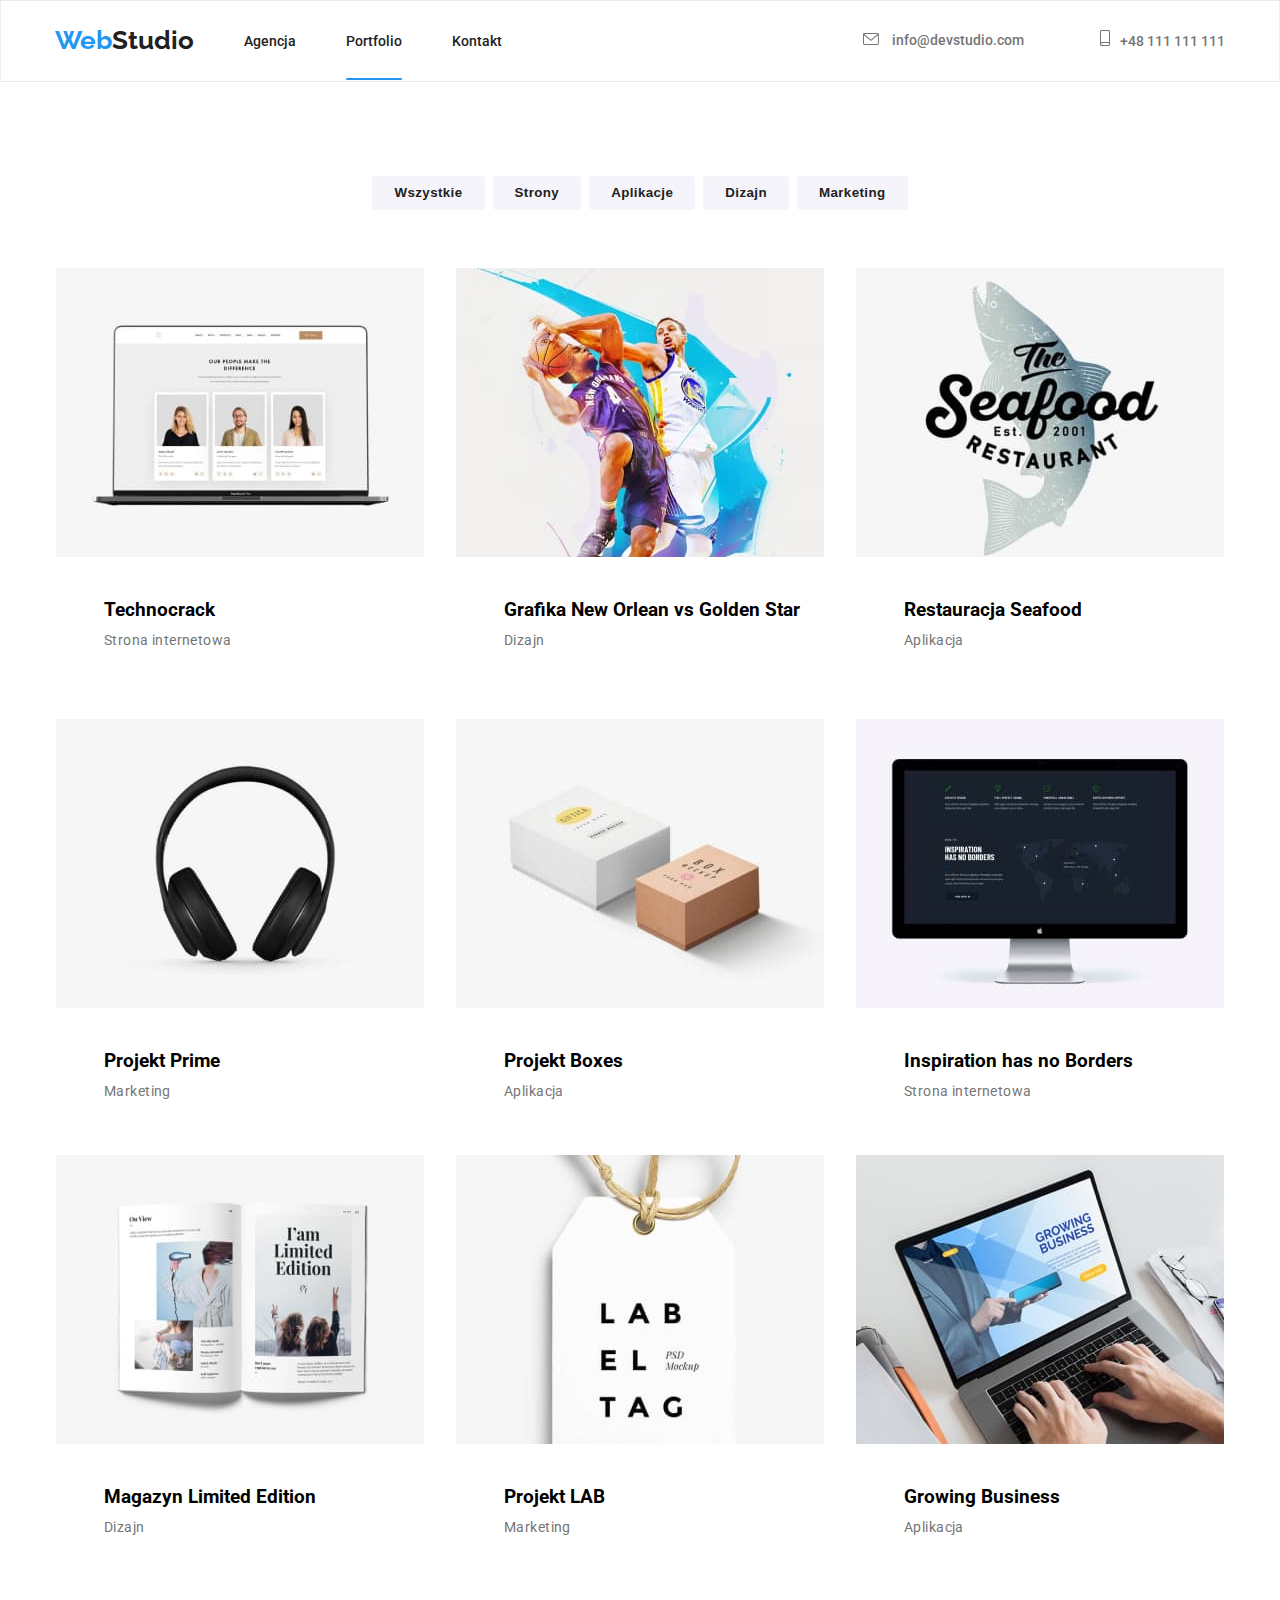
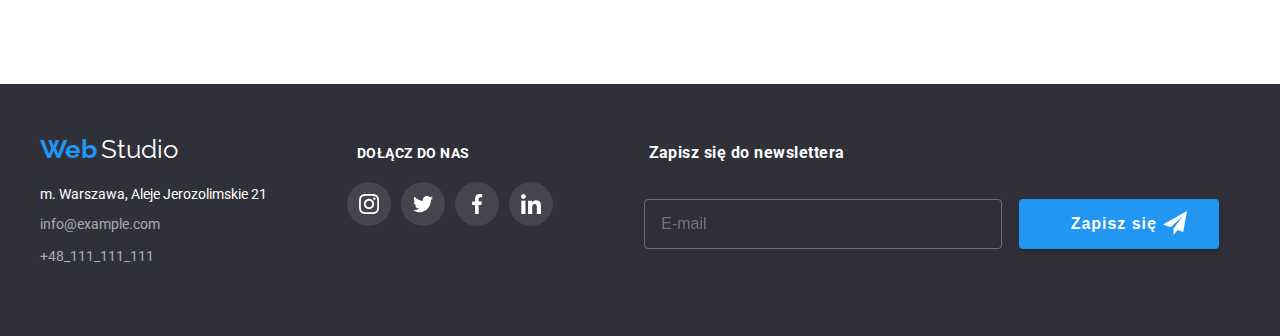
==== portfolio.html @ 1786dcf6 "Add files via upload" ====
<!DOCTYPE html>
<html lang="pl">
  <head>
    <meta charset="UTF-8" />
    <meta http-equiv="X-UA-Compatible" content="IE=edge" />
    <meta name="viewport" content="width=device-width, initial-scale=1.0" />
    <title><goit-markup-hw-07></title>
    <link href="./css/main.min.css" rel="stylesheet" />
    <link
      href="https://fonts.googleapis.com/css2?family=Raleway:wght@700&family=Roboto:wght@400;500;700;900&display=swap"
      rel="stylesheet"
    />
  </head>
  <body>
    <header class="header">
      <div class=" header__container header__menu">
        <a href="index.html"
          ><span class="header__titel header__higlight">Web</span
          ><span class="header__titel">Studio</span></a
        >

        <nav>
          <ul class="header__nav">
            <li class="header__list-item">
              <a href="index.html">
                <b class="header__text-nav "> Agencja</b>
              </a>
            </li>
            <li class="header__list-item">
              <a href="#"
                ><span>
                  <b class="header__text-nav header__active">Portfolio</b>
                </span></a
              >
            </li>
            <li class="header__list-item">
              <a href="#">
                <b class="header__text-nav">Kontakt</b>
              </a>
            </li>
          </ul>
        </nav>
        <ul class="header__nav">
          <li class="header__nav-mobile header__titel-mobile">
            <a class="header__titel-mobile" href="malito:info@devstudio.com"></a>
              <svg class="header__item-evelope">
                <use href="./images/icon.svg#icon-koperta"></use></svg>
              info@devstudio.com
            </a>
          </li>
          <li class="header__nav-mobile">
            <a class="header__titel-mobile" href="TEL:+48 111-111-111"
              >  <svg class="header__item-smartphone">
                <use href="./images/icon.svg#icon-smartfon"></use>
              </svg>+48 111 111 111
            </a>
          </li>
        </ul>
      </div>
    </header>
      </div>
    </header>
    <main>
      <section class="portfollion-btn__container ">
        <ul class="portfollion-btn__filter-list">
          <li>
            <button class="portfollion-btn__frame-button2 portfollion-btn__button-front2" type="button">
              Wszystkie
            </button>
          </li>
          <li>
            <button class="portfollion-btn__frame-button2 portfollion-btn__button-front2" type="button">
              Strony
            </button>
          </li>
          <li>
            <button class="portfollion-btn__frame-button2 portfollion-btn__button-front2" type="button">
              Aplikacje
            </button>
          </li>
          <li>
            <button class="portfollion-btn__frame-button2 portfollion-btn__button-front2" type="button">
              Dizajn
            </button>
          </li>
          <li>
            <button class="portfollion-btn__frame-button2 portfollion-btn__button-front2" type="button">
              Marketing
            </button>
          </li>
        </ul>
        <ul class="portfollio-tiles ">
          <li class="portfollio-tiles__imag portfollio-tiles__product ">
            <figure class="portfollio__project">
            <img
              class="portfollio__foto"
              src="images/compiuter.jpg"
              alt="sport"
              width="370"
              height="294"
            />
            
              <div class="portfollio__overlay">
              <p class="portfollio__description-text">Technocrack jest popularną platformą wykorzystywaną do rozpowszechniania koronawirusa.
                Firmy wykorzystują tę platformę do celów szpiegowskich i ataków na niezabezpieczone serwery konkurencji
                </p>
               </div>
              
              <figcaption class="portfollio__name-product">
              <h3 class="portfollio__image">Technocrack</h3>
              <span class="portfollio__image-text"> Strona internetowa</span>
              </figcaption>
              </figure>
          </div> </li>
          <li class="portfollio-tiles__imag portfollio-tiles__product ">
            <figure class="portfollio__project">
            <img
              class="portfollio__foto"
              src="images/basketbool.jpg"
              alt="Komputer"
              width="370"
              height="294"
            />
           
              <div class="portfollio__overlay">
              <p class="portfollio__description-text">Technocrack jest popularną platformą wykorzystywaną do rozpowszechniania koronawirusa.
                Firmy wykorzystują tę platformę do celów szpiegowskich i ataków na niezabezpieczone serwery konkurencji
                </p>
              </div>
              
              <figcaption class="portfollio__name-product">
              <h3 class="portfollio__image">Grafika New Orlean vs Golden Star</h3>
              <span class="portfollio__image-text"> Dizajn</span>
              </figcaption>
            </figure>
            
          </li>
          <li class="portfollio-tiles__imag portfollio-tiles__product ">
            <figure class="portfollio__project">
            <img
              class="portfollio__foto"
              src="images/fish.jpg"
              alt="ryba"
              width="370"
              height="294"
            />
            
              <div class="portfollio__overlay">
              <p class="portfollio__description-text">Technocrack jest popularną platformą wykorzystywaną do rozpowszechniania koronawirusa.
                Firmy wykorzystują tę platformę do celów szpiegowskich i ataków na niezabezpieczone serwery konkurencji
                </p>
              </div>
              
              <figcaption class="portfollio__name-product">
              <h3 class="portfollio__image">Restauracja Seafood</h3>
              <span class="portfollio__image-text"> Aplikacja</span>
              </figcaption>
            </figure>
              
          </li>
          <li class="portfollio-tiles__imag portfollio-tiles__product ">
            <figure class="portfollio__project">
            <img
              class="portfollio__foto"
              src="images/headphones.jpg"
              alt="muzyka"
              width="370"
              height="294"
            />
            
              <div class="portfollio__overlay">
              <p class="portfollio__description-text">Technocrack jest popularną platformą wykorzystywaną do rozpowszechniania koronawirusa.
                Firmy wykorzystują tę platformę do celów szpiegowskich i ataków na niezabezpieczone serwery konkurencji
                </p>
              </div>
              
              <div class="portfollio__name-product">
              <h3 class="portfollio__image">Projekt Prime</h3>
              <span class="portfollio__image-text">Marketing</span>
            </figure>
              </div>
          </li>
          <li class="portfollio-tiles__imag portfollio-tiles__product ">
            <figure class="portfollio__project">
            <img
              class="portfollio__foto"
              src="images/brick.jpg"
              alt="cegła"
              width="370"
              height="294"
            />
            
              <div class="portfollio__overlay">
              <p class="portfollio__description-text">Technocrack jest popularną platformą wykorzystywaną do rozpowszechniania koronawirusa.
                Firmy wykorzystują tę platformę do celów szpiegowskich i ataków na niezabezpieczone serwery konkurencji
                </p>
              </div>
              
              <figcaption class="portfollio__name-product">
              <h3 class="portfollio__image">Projekt Boxes</h3>
              <span class="portfollio__image-text">Aplikacja</span>
              </figcaption>
            </figure>
              
          </li>
          <li class="portfollio-tiles__imag portfollio-tiles__product ">
            <figure class="portfollio__project">
            <img
              class="portfollio__foto"
              src="images/monitor.jpg"
              alt="monitor"
              width="370"
              height="294"
            />
            
              <div class="portfollio__overlay">
              <p class="portfollio__description-text">Technocrack jest popularną platformą wykorzystywaną do rozpowszechniania koronawirusa.
                Firmy wykorzystują tę platformę do celów szpiegowskich i ataków na niezabezpieczone serwery konkurencji
                </p>
              </div>
              
              <figcaption class="portfollio__name-product">
              <h3 class="portfollio__image">Inspiration has no Borders</h3>
              <span class="portfollio__image-text">Strona internetowa</span>
              </figcaption>
            </figure>
              
          </li>
          <li class="portfollio-tiles__imag portfollio-tiles__product ">
            <figure class="portfollio__project">
            <img
              class="portfollio__foto"
              src="images/book.jpg"
              alt="laptop"
              width="370"
              height="294"
            />
            
              <div class="portfollio__overlay">
              <p class="portfollio__description-text">Technocrack jest popularną platformą wykorzystywaną do rozpowszechniania koronawirusa.
                Firmy wykorzystują tę platformę do celów szpiegowskich i ataków na niezabezpieczone serwery konkurencji
                </p>
              </div>
              
              <figcaption class="portfollio__name-product">
              <h3 class="portfollio__image">Magazyn Limited Edition</h3>
              <span class="portfollio__image-text">Dizajn</span>
              </figcaption>
            </figure>
              
          </li>
          <li class="portfollio-tiles__imag portfollio-tiles__product ">
            <figure class="portfollio__project">
            <img
              class="portfollio__foto"
              src="images/tag.jpg"
              alt="książka"
              width="370"
              height="294"
            />
            
              <div class="portfollio__overlay">
              <p class="portfollio__description-text">Technocrack jest popularną platformą wykorzystywaną do rozpowszechniania koronawirusa.
                Firmy wykorzystują tę platformę do celów szpiegowskich i ataków na niezabezpieczone serwery konkurencji
                </p>
              </div>
              
              <figcaption class="portfollio__name-product">
              <h3 class="portfollio__image">Projekt LAB</h3>
              <span class="portfollio__image-text">Marketing</span>
            </figcaption>
            </figure>
            
          </li>
          <li class="portfollio-tiles__imag portfollio-tiles__product ">
            <figure class="portfollio__project">
            <img
              class="portfollio__foto"
              src="images/tablet-port.jpg"
              alt="etykieta"
              width="370"
              height="294"
            />
            
              <div class="portfollio__overlay">
              <p class="portfollio__description-text">Technocrack jest popularną platformą wykorzystywaną do rozpowszechniania koronawirusa.
                Firmy wykorzystują tę platformę do celów szpiegowskich i ataków na niezabezpieczone serwery konkurencji
                </p>
              </div>
              
              <figcaption class="portfollio__name-product">
              <h3 class="portfollio__image">Growing Business</h3>
              <span class="portfollio__image-text">Aplikacja</span>
              </figcaption>
            </figure>  
            
          </li>
        </ul>
      </section>
    </main>
    <footer class=" footer__flex">
      <div class="container footer footer__flex">
        <div>
         <a class="footer__titel " href="/index.html">
          <span class="footer__titel-web">Web</span>
          <span class="footer__titel-studio">Studio</span></a>
          <address>
          <ul>
            <li class="footer__titel-Warszaw">
              m.&nbsp;Warszawa,&nbsp;Aleje&nbsp;Jerozolimskie&nbsp;21
            </li>
            <li class="footer__nav">
              <a class="contact" href="malito:info@example.com"
                >info@example.com</a
              >
            </li>
            <li class="footer__nav">
              <a class="contact" href="TEL:+48_111_111_111">+48_111_111_111</a>
            </li>
          </ul>    
       
        </address>
       </div>
        <section class="footer__join ">
          <h3 class="footer__h3">Dołącz do nas</h3>
          <ul class="footer__social-list ">
            <li>
              <a class="footer__social-list-item " href="">
                <svg  class="footer__social-list-item-icon">
                  <use href="./images/icon.svg#icon-instagram"></use></svg></a>
            </li>
            <li>
              <a class="footer__social-list-item" href="">
                <svg  class="footer__social-list-item-icon">
                  <use href="./images/icon.svg#icon-Tweeter"></use></svg></a>
            </li>
            <li>
              <a class="footer__social-list-item" href="">
                <svg class="footer__social-list-item-icon">
                  <use href="./images/icon.svg#icon-Facebook"></use></svg></a>
            </li>
            <li>
              <a class="footer__social-list-item" href="">
                <svg class="footer__social-list-item-icon" >
                  <use href="./images/icon.svg#icon-linkin"></use></svg></a>
            </li>
          </ul>
        </section>
        
      <div class="footer__Titel-newsletter">
        <p class="footer__modal-item ">Zapisz się do newslettera</p>
        <div class="footer__form">
          <form
            name="newsletter"
            action="http://localhost:3000/posts"
            method="POST"
          >
            <label>
              <input type="email" name="email" placeholder="E-mail" />
            </label>

            <button type="submit">
              <span class="footter__signup">Zapisz się</span>
              <svg>
                <use href="images/icon.svg#icon-icon-plane"></use>
              </svg>
            </button>
          </form>
        </div>
      </div>
    </div>
  </footer>
  </body>
</html>
---- css/main.min.css ----
:root{--color: #ffffff;--color2: #2f303a;--color3: #f5f4fa;--color4: #2196f3;--icon: #afb1b8}*{margin:0px;padding:0px;line-height:1.4em;vertical-align:baseline;outline:0}*,*::before,*::after{box-sizing:border-box}a:hover,a:focus,a:active{color:#070707;color:#2196f3;cursor:pointer;text-decoration:none;transition:250ms;transition-timing-function:cubic-bezier(0.4, 0, 0.2, 1);fill:#2196f3}a{text-decoration:none;color:#212121;display:inline}.color{background-color:var(--color)}.color2{background-color:var(--color2);height:600px;width:100%}.color3{background-color:var(--color3)}.color4{background-color:var(--color2);height:252px;width:100%}.color5{background-color:#fff}body{font-family:"Roboto","Raleway",sans-serif}.container{margin:auto;padding-left:15px;padding-right:15px;max-width:1200px}.contact{margin-bottom:9px;font-size:14px;font-style:normal;font-weight:400;color:rgba(255,255,255,.6)}.section{padding-top:94px;padding-bottom:94px}.beckgrunt{max-width:1200px}.lorem-bot{padding-bottom:0}h1{max-width:696px;font-size:44px;font-weight:900;line-height:1.3;color:#fff;margin:0 auto 30px}li{list-style-type:none}.header__titel{margin:right 93px;font-family:Raleway;font-style:normal;font-weight:700;color:#212121;line-height:1.2;font-size:26px;text-transform:capitalize}.header__container{margin:auto;padding-left:15px;padding-right:15px;max-width:1200px}.header__item-evelope{fill:currentColor;margin-right:10px;width:16px;height:12px}.header__item-smartphone{width:10px;height:16px;margin-right:10px;margin-left:30px;fill:currentColor}.header__menu{height:80px;display:flex;flex-wrap:wrap;align-items:center;background-color:var(--color)}.header{border:1px solid #ececec}.header__nav{display:flex;flex-wrap:wrap;align-items:center;margin-left:auto}.header__list-item{margin-left:50px}.header__nav-mobile{margin-left:46px}.header__higlight{color:#2196f3}.header__text-nav{font-size:14px;font-style:normal;font-weight:500}.header__text-nav:hover{color:#2196f3;text-decoration:none}.header__titel-mobile{font-size:14px;font-style:normal;font-weight:500;color:#757575;transition:color 250ms cubic-bezier(0.4, 0, 0.2, 1)}.header__titel-mobile:hover{stroke:#2196f3;color:var(--color4);cursor:pointer;transition:250ms;transition-timing-function:cubic-bezier(0.4, 0, 0.2, 1)}.header__active::after{content:"";border-top:2px solid #2196f3;border-radius:2px;display:block;position:absolute;left:0%;width:100%;bottom:-33%;top:45px}.header__active{position:relative;top:0;left:0}.PAGE{padding-top:94px;padding-bottom:94px;background-color:var(--color2);height:600px;width:100%}.PAGE__button{text-align:center;padding:200px 0}.PAGE__picture-H1{max-width:1600px;padding:200px 0;background-image:linear-gradient(rgba(47, 48, 58, 0.4), rgba(47, 48, 58, 0.4)),url("../images/H1-IMAGE.svg");background-size:cover;background-position:center;background-repeat:no-repeat;margin:0 auto}.PAGE__button-BTN{background:#2196f3;border:0px;border-radius:4px}.PAGE__button-front{font-size:16px;font-style:normal;font-weight:700;color:#fff;width:200px;height:50px;left:700px;top:430px;transition-property:transform,color;transition-duration:250ms;transition-timing-function:cubic-bezier(0.4, 0.2, 1)}.PAGE__button-front:hover{color:#212121;transition:250ms;transition-timing-function:cubic-bezier(0.4, 0, 0.2, 1);fill:#212121;cursor:pointer}.items{padding-top:94px;padding-bottom:94px;margin:auto;padding-left:15px;padding-right:15px;max-width:1200px}.items__main{display:flex;flex-wrap:wrap;margin-left:-30px;margin-bottom:-30px}.items__item{margin-left:30px;margin-bottom:30px;max-width:270px}.items__title{font-size:14px;font-style:normal;font-weight:700;margin-bottom:10px;text-transform:uppercase;line-height:1.14em;letter-spacing:.03em}.items__title-text{font-size:14px;font-style:normal;font-weight:400;color:#757575;line-height:1.71em;letter-spacing:.03em}.items__svg{display:flex;justify-content:center;height:120px;padding:25px 0;border-radius:4px;margin-bottom:30px;background-color:#f5f4fa}.items__svg-icon{width:70px;height:70px}.job{padding-top:94px;padding-bottom:94px;margin:auto;padding-left:15px;padding-right:15px;max-width:1200px}.job__title{font-weight:700;font-size:35px;line-height:1.2em;letter-spacing:.03em;margin-bottom:50px;text-align:center}.job__list{display:flex;flex-wrap:wrap;margin-bottom:-30px;margin-left:-30px}.job__list-item{margin-bottom:30px;margin-left:30px}.job__foto-container{position:relative}.job__list-image{min-width:370px;display:block}.job__foto-item{width:370px;height:70px;background:rgba(47,48,58,.8);position:absolute;top:76%;font-weight:700;font-size:14px;line-height:1.14;justify-content:center;align-items:center;letter-spacing:.03em;text-transform:uppercase;color:#fff;display:flex}.Team{background-color:var(--color3)}.Team__options{margin:auto;padding-left:15px;padding-right:15px;max-width:1200px;padding-top:94px;padding-bottom:94px}.Team__Titel-head{font-weight:700;font-size:35px;line-height:1.2em;letter-spacing:.03em;margin-bottom:50px;text-align:center}.Team__list{display:flex;flex-wrap:wrap;margin-bottom:-30px;margin-left:-30px}.team__imagen{min-width:270px;display:block}.team__list-options{text-align:center;box-shadow:0px 1px 3px rgba(0,0,0,.12),0px 1px 1px rgba(0,0,0,.13),0px 2px 1px rgba(0,0,0,.2);margin-left:30px;margin-bottom:30px;background-color:#fff}.team__manager{font-size:16px;font-style:normal;font-weight:500;padding-top:30px;padding-bottom:10px}.team__manager-item{font-size:16px;font-style:normal;font-weight:400;padding-bottom:30px;color:#757575}.team__icon-item-box{list-style-type:none;display:flex;align-items:center;margin-left:-10px;justify-content:center;padding-bottom:30px}.team__social-icon{justify-content:center;display:flex;align-items:center;align-self:center;width:44px;height:44px;margin-left:10px;border-radius:50%;background-color:#fff;color:#afb1b8;margin:auto;transition:color 250ms cubic-bezier(0.4, 0, 0.2, 1),background-color 250ms cubic-bezier(0.4, 0, 0.2, 1)}.team__social-icon:hover,.team__social-icon:focus{background-color:#2196f3;color:#fff;transition:250ms;transition-timing-function:cubic-bezier(0.4, 0, 0.2, 1)}.team-icon-item{width:20px;height:20px;fill:currentcolor;transition:transform,fill 250ms cubic-bezier(0.4, 0, 0.2, 1),background-color 250ms cubic-bezier(0.4, 0, 0.2, 1)}.team-icon-item:focus,.team-icon-item:hover{fill:#fff;background-color:#2196f3}.clients{font-weight:700;font-size:36px;line-height:1.2em;letter-spacing:.03em;margin-bottom:50px;text-align:center}.clients__list{list-style-type:none;display:flex;flex-wrap:wrap;margin-left:-30px;margin-bottom:-30px}.clients__list-item{display:flex;justify-content:center;height:92px;width:170px;border:2px solid #afb1b8;border-radius:5px;margin-left:30px;margin-bottom:30px;cursor:pointer;fill:#afb1b8;transition:fill 250ms cubic-bezier(0.4, 0, 0.2, 1),border 250ms cubic-bezier(0.4, 0, 0.2, 1)}.clients__list-item-icon{display:flex;align-self:center}.clients__list-item--c01{width:41px;height:48px}.clients__list-item--c02{width:40px;height:53px}.clients__list-item--c03{width:45px;height:42px}.clients__list-item--c04{width:85px;height:42px}.clients__list-item--c05{width:63px;height:47px}.clients__list-item--c06{width:94px;height:45px}.clients__list-item:hover,.clients__list-item:focus{border:2px solid #2196f3;color:#2196f3;transition:250ms;transition-timing-function:cubic-bezier(0.4, 0, 0.2, 1);fill:#2196f3}.footer{padding:50px 0;width:1600px}.footer__flex{display:flex;height:253px;background-color:var(--color2);height:252px;width:100%}.footer__titel{font-size:16px;font-style:normal;font-weight:400;padding-bottom:30px;color:#757575}.footer__titel-web{margin:right 93px;font-size:26px;font-family:"Raleway";font-style:normal;font-weight:700;color:#2196f3;line-height:1.2}.footer__titel-studio{margin:right 93px;display:inline-block;font-family:Raleway;font-style:normal;font-weight:700px;color:#fff;line-height:1.2;font-size:26px;margin-bottom:20px;line-height:1.19em}.footer__titel-Warszaw{font-size:14px;font-style:normal;font-weight:400;color:#fff;margin-bottom:9px}.footer__nav:last-child{margin-bottom:0;margin-top:9px}.footer__join{display:flex;flex-direction:column;padding-top:12px}.footer__social-list-item{display:flex;justify-content:center;align-items:center;align-self:center;width:44px;height:44px;margin-left:10px;border-radius:50%;background-color:rgba(255,255,255,.1);transition:background-color 250ms cubic-bezier(0.4, 0, 0.2, 1)}.footer__social-list-item:hover,.footer__social-list-item:focus{background-color:#2196f3;color:#fff;transition:250ms;transition-timing-function:cubic-bezier(0.4, 0, 0.2, 1)}.footer__social-list-item-icon{width:20px;height:20px;fill:#fff}.footer__Titel-newsletter{display:flex;flex-wrap:wrap;align-items:baseline;justify-content:space-evenly;margin-left:70px}.footer__modal-item{color:#fff;font-weight:700;line-height:1.15;text-align:center;letter-spacing:.03em;margin-top:10px;margin-right:370px}.footer__form input{border:1px solid rgba(255,255,255,.3);filter:drop-shadow(0px 4px 4px rgba(0, 0, 0, 0.15));border-radius:4px;width:358px;height:50px;background-color:rgba(0,0,0,0);color:#f0efef;padding:16px}.footer__form input::-moz-placeholder{font-size:16px;line-height:1.25}.footer__form input:-ms-input-placeholder{font-size:16px;line-height:1.25}.footer__form input::placeholder{font-size:16px;line-height:1.25}.footer__form{font-size:16px;line-height:1.25;letter-spacing:.03em;color:rgba(255,255,255,.6);align-items:center}.footer__form button{width:200px;height:50px;box-shadow:0px 4px 4px rgba(0,0,0,.15);border-radius:4px;align-items:center;border:none;background-color:var(--color4);position:relative;margin-left:12px}.footer__form button svg{fill:#fff;width:24px;height:24px;right:32px;top:12px;position:absolute}.footer__form button:hover{cursor:pointer}.footer__social-list{display:flex;align-items:center;margin-top:20px;padding-left:70px}.footer__h3{font-style:normal;font-weight:700;text-transform:uppercase;font-size:14px;line-height:1.14em;letter-spacing:.03em;display:block;color:#fff;margin-left:90px}.footter__signup{font-weight:700;font-size:16px;line-height:1.87;text-align:center;letter-spacing:.06em;color:#fff;padding-right:20px;margin-left:10px}.Windows-modolus__is-hidden{opacity:0;visibility:hidden;pointer-events:none}.Windows-modolus__backdrop{position:fixed;top:0;left:0;width:100vw;height:100vh;background:rgba(0,0,0,.2);transition:250ms cubic-bezier(0.4, 0, 0.2, 1);transition-property:visibility,opacity}.Windows-modolus__modulus{position:absolute;left:50%;top:50%;transform:translate(-50%, -50%) scale(1.25);background-color:#fff;width:528px;height:581px;box-shadow:0px 1px 3px rgba(0,0,0,.12),0px 1px 1px rgba(0,0,0,.14),0px 2px 1px rgba(0,0,0,.2);border-radius:4px;transition:250ms cubic-bezier(0.4, 0, 0.2, 1);transition-property:transform}.Windows-modolus__close-btn,.x{width:30px;height:30px}.Windows-modolus__close-btn{position:absolute;background-color:#fff;cursor:pointer;top:8px;right:8px;border:1px solid rgba(197,58,58,.1);border-radius:50%}.Windows-modolus__modal-form{display:flex;flex-direction:column}.Windows-modolus__modal-form label{font-size:12px;line-height:1.16;letter-spacing:.01em;color:var(--color2);padding-left:40px;margin-bottom:4px;margin-top:10px}.Windows-modolus__modal-form textarea::-moz-placeholder{color:rgba(117,117,117,.5);font-size:12px;line-height:1.16}.Windows-modolus__modal-form textarea:-ms-input-placeholder{color:rgba(117,117,117,.5);font-size:12px;line-height:1.16}.Windows-modolus__modal-form textarea::placeholder{color:rgba(117,117,117,.5);font-size:12px;line-height:1.16}.Windows-modolus__modal-form input{border:1px solid rgba(33,33,33,.2);border-radius:4px;width:448px;height:40px;padding-left:42px}.Windows-modolus__modal-form textarea{height:120px;width:448px;padding:12px 16px}.Windows-modolus__modal-form input,.Windows-modolus__modal-form textarea{color:var(--color2);font-family:"Roboto";font-style:normal;font-weight:400;font-size:15px}.Windows-modolus__modal-form button{width:200px;height:50px;background:var(--color4);box-shadow:0px 4px 4px rgba(0,0,0,.15);border-radius:4px;font-weight:700;font-size:16px;line-height:1.87;text-align:center;letter-spacing:.06em;color:#fff;margin:auto;margin-top:30px;border:none}.Windows-modolus__modal-form button:hover{cursor:pointer}.Windows-modolus__modal-form label:focus-within svg{fill:var(--color4)}.Windows-modolus__modal-form>h3{text-align:center;color:var(--color2);font-weight:700;line-height:1.15;letter-spacing:.03em;margin-top:40px;margin-bottom:30px}.Windows-modolus__modal-form textarea{resize:none;border:1px solid rgba(33,33,33,.2);border-radius:4px}.Windows-modolus__modal-form input:hover,.Windows-modolus__modal-form textarea:hover{border:1px solid var(--color4)}.Windows-modolus__icon--form{width:12px;height:12px;fill:#000}.Windows-modolus__icon-form--avatar{width:12px;height:12px;top:130px;position:relative;transform:translateY(-101px);right:10px}.Windows-modolus__icon-form--phone{height:13px;width:13px;top:200px;position:relative;transform:translateY(-170px);right:28px}.Windows-modolus__icon-form--envelope{width:15px;height:12px;top:268px;position:relative;transform:translateY(-240px);right:22px}.Windows-modolus__checkbox-container a{color:var(--color4)}.Windows-modolus__checkbox-label::before{content:" ";display:inline-block;width:16px;height:16px;margin-left:20px;margin-right:10px;border:1px solid rgba(33,33,33,.2);border-radius:3px}.Windows-modolus__web-checkbox:checked+.Windows-modolus__checkbox-label::before{background-color:var(--color4);background-image:url("data:image/svg+xml;charset=utf8,%3Csvg width='13' height='10' viewBox='0 0 13 10' fill='none' xmlns='http://www.w3.org/2000/svg'%3E%3Cpath d='M1.95703 4.75166L1.88825 4.68604L1.81923 4.75141L0.93123 5.59258L0.854858 5.66492L0.930974 5.73753L4.42671 9.07236L4.49574 9.1382L4.56476 9.07236L12.069 1.91352L12.1449 1.84116L12.069 1.76881L11.1873 0.927644L11.1183 0.861826L11.0493 0.927611L4.49577 7.17353L1.95703 4.75166Z' fill='white' stroke='white' stroke-width='0.2'/%3E%3C/svg%3E");background-repeat:no-repeat;background-position:center center}.Windows-modolus__web-checkbox{align-self:center;opacity:0;position:absolute}.Windows-modolus__checkbox-lab{text-decoration:underline}textarea:focus-visible,input:focus-visible{outline:none;border:1px solid var(--color4)}.portfollion-btn__container{margin:auto;padding-left:15px;padding-right:15px;max-width:1200px;padding-top:94px;padding-bottom:94px}.portfollion-btn__filter-list{display:flex;justify-content:center;flex-wrap:wrap;margin-left:-8px;margin-bottom:-8px;padding-bottom:50px}.portfollion-btn__frame-button2{background:#f5f4fa;margin-left:8px;transition:color 250ms cubic-bezier(0.4, 0, 0.2, 1),background-color 250ms cubic-bezier(0.4, 0, 0.2, 1),box-shadow 250ms cubic-bezier(0.4, 0, 0.2, 1)}.portfollion-btn__button-front2{font-style:normal;font-weight:700;color:#212121;border:0px;padding:6px 22px;border-radius:4px;line-height:1.625em;letter-spacing:.03em;transition:color 250ms cubic-bezier(0.4, 0, 0.2, 1),background-color 250ms cubic-bezier(0.4, 0, 0.2, 1),box-shadow 250ms cubic-bezier(0.4, 0, 0.2, 1)}.portfollion-btn__button-front2:hover{color:#fff;box-shadow:0px 3px 3px rgba(0,0,0,.1),3px 4px 2px rgba(0,0,0,.08),0px 3px 3px rgba(0,0,0,.12)}.portfollion-btn__frame-button2:hover{background:#2196f3;box-shadow:0px 4px 4px rgba(143,11,11,.15);border-radius:4px;border:opx;cursor:pointer;transition:250ms;transition-timing-function:cubic-bezier(0.4, 0, 0.2, 1)}.portfollio-tiles{display:flex;flex-wrap:wrap;margin-left:-15px;margin-right:-15px}.portfollio-tiles__imag{width:370px;margin:0 15px 30px 15px;cursor:pointer;transition:transform,box-shadow 250ms cubic-bezier(0.4, 0, 0.2, 1)}.portfollio-tiles__imag:hover{box-shadow:0px 3px 4px rgba(0,0,0,.1),0px 3px 2px rgba(0,0,0,.08),0px 2px 2px rgba(0,0,0,.12);transition:250ms;transition-timing-function:cubic-bezier(0.4, 0, 0.2, 1)}.portfollio-tiles__product{display:flex;justify-content:space-between;border:1px solid #fff;margin:15px;padding:0px;margin-bottom:30px;cursor:pointer}.portfollio-tiles__imag:nth-last-child(-n+3){width:370px;margin:0 15px 30px 15px}.portfollio__project{position:relative;width:370px;height:404px;margin:0px;overflow:hidden;align-items:center}.portfollio__project:hover .portfollio__overlay{transform:translateY(0);transition-duration:250ms;transition-timing-function:cubic-bezier(0.4, 0, 0.2, 1)}.portfollio__overlay{position:absolute;top:0;left:0;width:100%;height:100%;transform:translateY(100%);background-color:rgba(33,150,243,.9);transition-duration:250ms;transition:backgrund-color,fill,cubic-bezier(0.4, 0, 0.2, 1)}.portfollio__image{font-weight:700;padding:20px 24px 4px 24px}.portfollio__image-text{width:322px;height:30px;font-size:14px;line-height:24px;letter-spacing:.03em;font-weight:400;margin-bottom:20x;padding:4px 24px 20px 24px;color:#757575}.portfollio__name-product{z-index:1001;position:absolute;background-color:#fff;bottom:0;left:0;width:100%;padding-bottom:20px;padding-left:24px;padding-top:20px;transition-duration:250ms;transition-timing-function:cubic-bezier(0.4, 0, 0.2, 1);transition-property:backgrund-color}.portfollio__description-text{font-size:18px;line-height:28px;letter-spacing:.03em;color:#fff;padding-left:24px;padding-right:24px;margin:0px;padding-top:49px}.portfollio__foto{display:block}/*# sourceMappingURL=main.min.css.map */
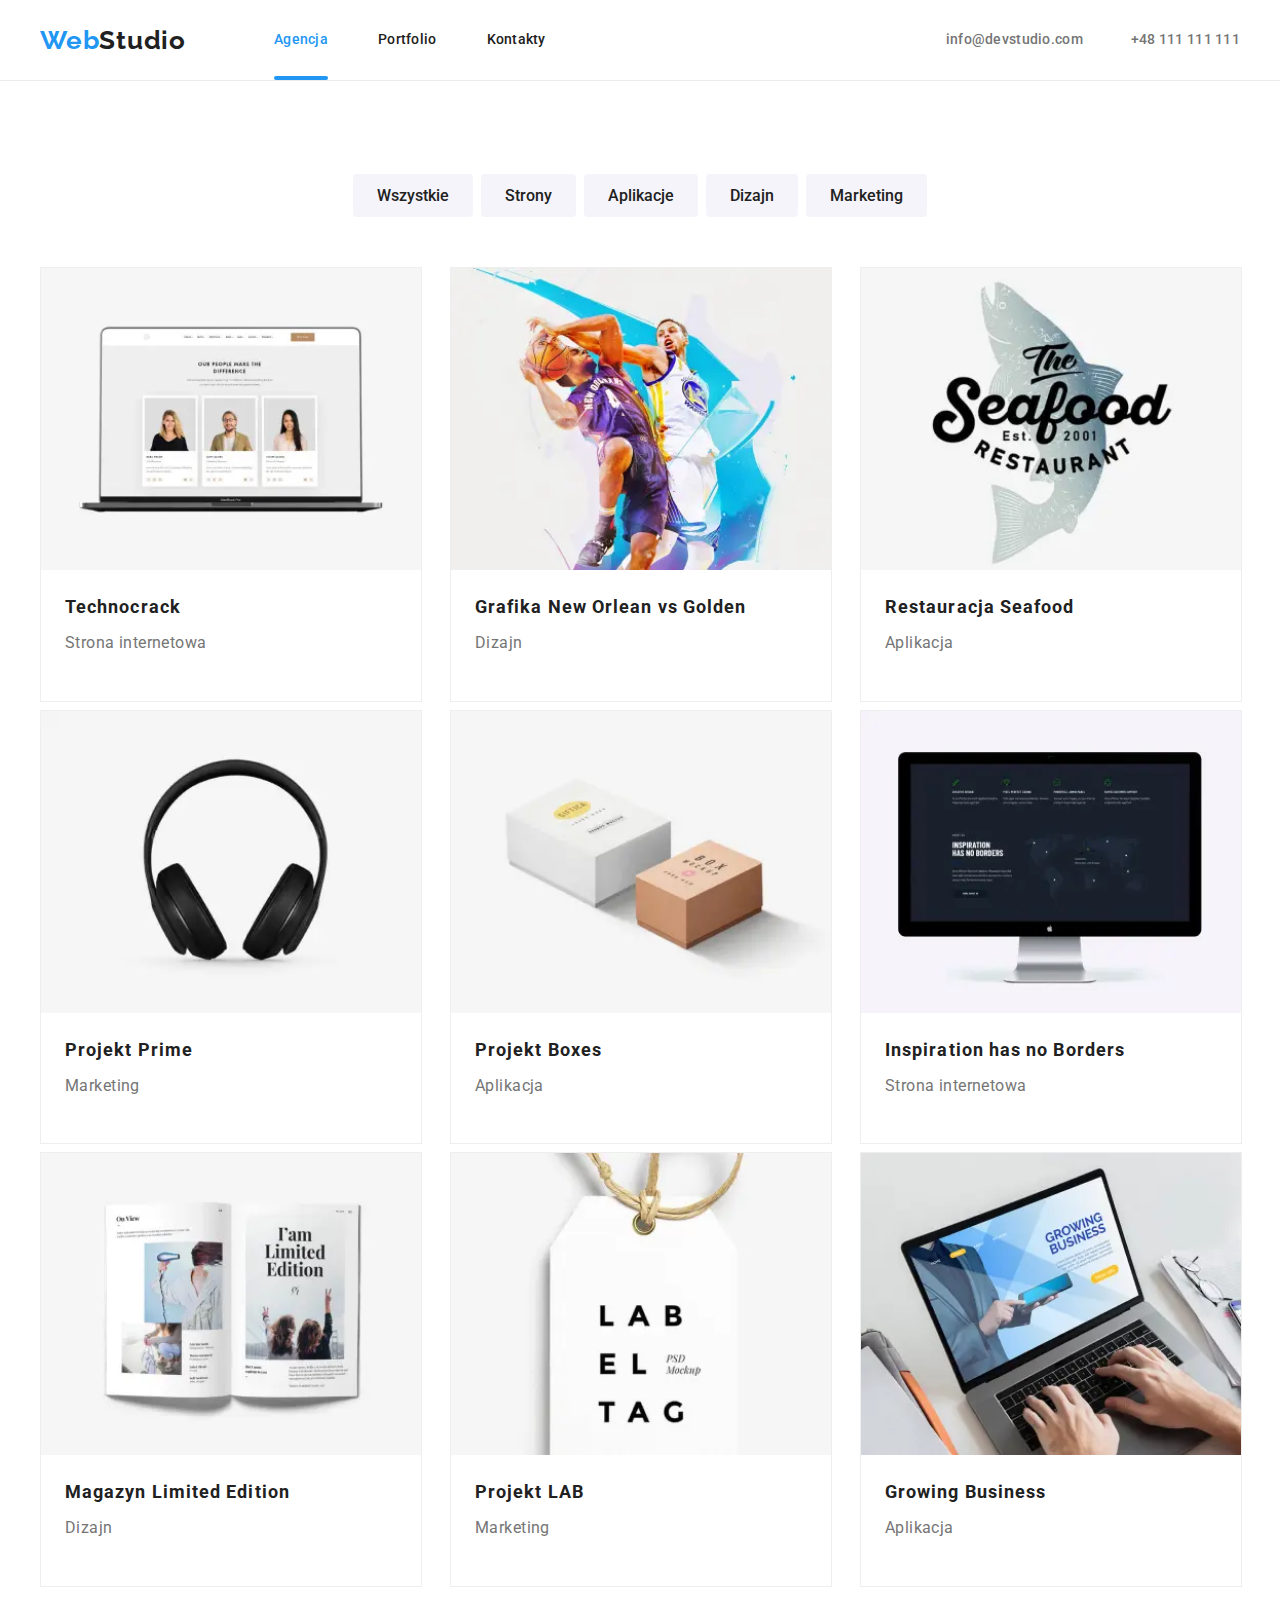
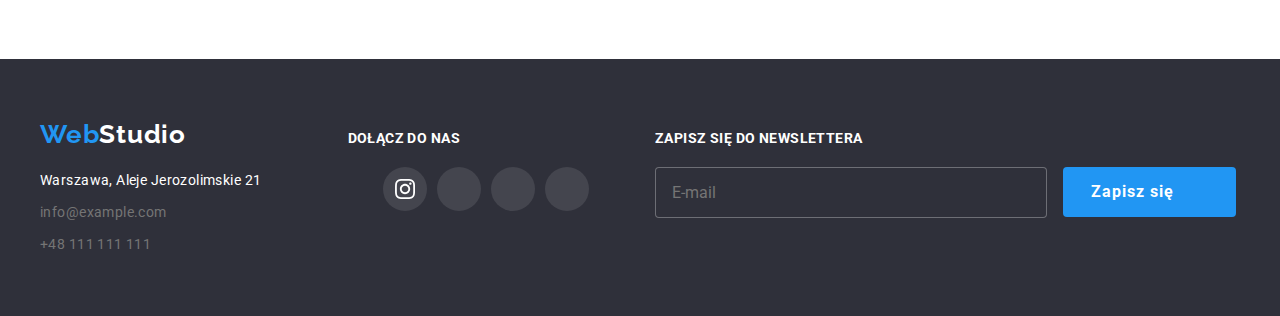
==== commit 76837114: "seba" ====
--- a/portfolio.html
+++ b/portfolio.html
@@ -4,371 +4,877 @@
     <meta charset="UTF-8" />
     <meta http-equiv="X-UA-Compatible" content="IE=edge" />
     <meta name="viewport" content="width=device-width, initial-scale=1.0" />
-    <title><goit-markup-hw-07></title>
-    <link href="./css/main.min.css" rel="stylesheet" />
+    <link rel="preconnect" href="https://fonts.googleapis.com" />
+    <link rel="preconnect" href="https://fonts.gstatic.com" crossorigin />
     <link
       href="https://fonts.googleapis.com/css2?family=Raleway:wght@700&family=Roboto:wght@400;500;700;900&display=swap"
       rel="stylesheet"
     />
+    <link rel="stylesheet" href="css/normalize.css" />
+    <link rel="stylesheet" href="css/main.min.css" />
+    <title>Portfolio</title>
   </head>
+
   <body>
-    <header class="header">
-      <div class=" header__container header__menu">
-        <a href="index.html"
-          ><span class="header__titel header__higlight">Web</span
-          ><span class="header__titel">Studio</span></a
+    <!--Header-->
+
+    <header class="header container__header">
+      <div class="header__container container">
+        <a href="./index.html" class="logo"
+          ><span class="logo__text">Web</span
+          ><span class="logo__text logo__text--dark">Studio</span></a
         >
-
-        <nav>
-          <ul class="header__nav">
-            <li class="header__list-item">
-              <a href="index.html">
-                <b class="header__text-nav "> Agencja</b>
-              </a>
-            </li>
-            <li class="header__list-item">
-              <a href="#"
-                ><span>
-                  <b class="header__text-nav header__active">Portfolio</b>
-                </span></a
-              >
-            </li>
-            <li class="header__list-item">
-              <a href="#">
-                <b class="header__text-nav">Kontakt</b>
-              </a>
+        <div class="nav-container">
+          <nav class="navigation">
+            <ul class="site-nav">
+              <li class="site-nav__item">
+                <a
+                  href="./index.html"
+                  class="site-nav__link site-nav__link--current"
+                  >Agencja</a
+                >
+              </li>
+              <li class="site-nav__item">
+                <a href="./portfolio.html" class="site-nav__link">Portfolio</a>
+              </li>
+              <li class="site-nav__item">
+                <a href="./contacts.html" class="site-nav__link">Kontakty</a>
+              </li>
+            </ul>
+          </nav>
+          <address class="header-contacts">
+            <a
+              href="mailto:info@devstudio.com"
+              class="header-contacts__link mail__header-contacts"
+            >
+              <svg class="header-contacts__icon icon-mail__header">
+                <use class="mail" href="./images/icon.svg#icon-envelope"></use>
+              </svg>
+              <span>info@devstudio.com</span></a
+            >
+            <a
+              href="tel:+48111111111"
+              class="header-contacts__link tel__header-contacts"
+            >
+              <svg class="header-contacts__icon icon-tel__header">
+                <use href="./images/icon.svg#icon-smartphone"></use>
+              </svg>
+              <span>+48 111 111 111</span></a
+            >
+          </address>
+        </div>
+        <button
+          type="button"
+          aria-controls="nav-cont"
+          class="btn-menu"
+          aria-expanded="false"
+          data-menu-button
+        >
+          <svg class="btn-menu__icon" width="40" height="40">
+            <use
+              class="btn-menu__cross"
+              href="./images/icon.svg#icon-cross"
+            ></use>
+            <use
+              class="btn-menu__burger"
+              href="./images/icon.svg#icon-menu"
+            ></use>
+          </svg>
+        </button>
+      </div>
+      <div class="header-menu" id="nav-cont" data-menu>
+        <nav class="navigation-menu">
+          <ul class="list-menu">
+            <li class="list-menu__item">
+              <a href="./index.html" class="list-menu__link">Agencja</a>
+            </li>
+            <li class="list-menu__item">
+              <a href="./portfolio.html" class="list-menu__link">Portfolio</a>
+            </li>
+            <li class="list-menu__item">
+              <a href="./contacts.html" class="list-menu__link">Kontakty</a>
             </li>
           </ul>
         </nav>
-        <ul class="header__nav">
-          <li class="header__nav-mobile header__titel-mobile">
-            <a class="header__titel-mobile" href="malito:info@devstudio.com"></a>
-              <svg class="header__item-evelope">
-                <use href="./images/icon.svg#icon-koperta"></use></svg>
-              info@devstudio.com
-            </a>
-          </li>
-          <li class="header__nav-mobile">
-            <a class="header__titel-mobile" href="TEL:+48 111-111-111"
-              >  <svg class="header__item-smartphone">
-                <use href="./images/icon.svg#icon-smartfon"></use>
-              </svg>+48 111 111 111
-            </a>
-          </li>
-        </ul>
+        <address class="contacts-menu">
+          <a
+            href="tel:+48111111111"
+            class="contacts-menu__link tel__contacts-menu"
+          >
+            <span>+48 111 111 111</span></a
+          >
+          <a
+            href="mailto:info@devstudio.com"
+            class="contacts-menu__link mail__contacts-menu"
+          >
+            <span>info@devstudio.com</span></a
+          >
+          <ul class="social-menu">
+            <li class="social-menu__item">
+              <a class="social-menu__link" href="#">Instagram</a>
+            </li>
+            <li class="social-menu__item">
+              <a class="social-menu__link" href="#">Twitter</a>
+            </li>
+            <li class="social-menu__item">
+              <a class="social-menu__link" href="#">Facebook</a>
+            </li>
+            <li class="social-menu__item">
+              <a class="social-menu__link" href="#">LinkedIn</a>
+            </li>
+          </ul>
+        </address>
       </div>
     </header>
-      </div>
-    </header>
-    <main>
-      <section class="portfollion-btn__container ">
-        <ul class="portfollion-btn__filter-list">
-          <li>
-            <button class="portfollion-btn__frame-button2 portfollion-btn__button-front2" type="button">
-              Wszystkie
-            </button>
-          </li>
-          <li>
-            <button class="portfollion-btn__frame-button2 portfollion-btn__button-front2" type="button">
-              Strony
-            </button>
-          </li>
-          <li>
-            <button class="portfollion-btn__frame-button2 portfollion-btn__button-front2" type="button">
-              Aplikacje
-            </button>
-          </li>
-          <li>
-            <button class="portfollion-btn__frame-button2 portfollion-btn__button-front2" type="button">
-              Dizajn
-            </button>
-          </li>
-          <li>
-            <button class="portfollion-btn__frame-button2 portfollion-btn__button-front2" type="button">
-              Marketing
-            </button>
-          </li>
-        </ul>
-        <ul class="portfollio-tiles ">
-          <li class="portfollio-tiles__imag portfollio-tiles__product ">
-            <figure class="portfollio__project">
-            <img
-              class="portfollio__foto"
-              src="images/compiuter.jpg"
-              alt="sport"
-              width="370"
-              height="294"
-            />
-            
-              <div class="portfollio__overlay">
-              <p class="portfollio__description-text">Technocrack jest popularną platformą wykorzystywaną do rozpowszechniania koronawirusa.
-                Firmy wykorzystują tę platformę do celów szpiegowskich i ataków na niezabezpieczone serwery konkurencji
-                </p>
-               </div>
-              
-              <figcaption class="portfollio__name-product">
-              <h3 class="portfollio__image">Technocrack</h3>
-              <span class="portfollio__image-text"> Strona internetowa</span>
-              </figcaption>
-              </figure>
-          </div> </li>
-          <li class="portfollio-tiles__imag portfollio-tiles__product ">
-            <figure class="portfollio__project">
-            <img
-              class="portfollio__foto"
-              src="images/basketbool.jpg"
-              alt="Komputer"
-              width="370"
-              height="294"
-            />
-           
-              <div class="portfollio__overlay">
-              <p class="portfollio__description-text">Technocrack jest popularną platformą wykorzystywaną do rozpowszechniania koronawirusa.
-                Firmy wykorzystują tę platformę do celów szpiegowskich i ataków na niezabezpieczone serwery konkurencji
-                </p>
-              </div>
-              
-              <figcaption class="portfollio__name-product">
-              <h3 class="portfollio__image">Grafika New Orlean vs Golden Star</h3>
-              <span class="portfollio__image-text"> Dizajn</span>
-              </figcaption>
-            </figure>
-            
-          </li>
-          <li class="portfollio-tiles__imag portfollio-tiles__product ">
-            <figure class="portfollio__project">
-            <img
-              class="portfollio__foto"
-              src="images/fish.jpg"
-              alt="ryba"
-              width="370"
-              height="294"
-            />
-            
-              <div class="portfollio__overlay">
-              <p class="portfollio__description-text">Technocrack jest popularną platformą wykorzystywaną do rozpowszechniania koronawirusa.
-                Firmy wykorzystują tę platformę do celów szpiegowskich i ataków na niezabezpieczone serwery konkurencji
-                </p>
-              </div>
-              
-              <figcaption class="portfollio__name-product">
-              <h3 class="portfollio__image">Restauracja Seafood</h3>
-              <span class="portfollio__image-text"> Aplikacja</span>
-              </figcaption>
-            </figure>
-              
-          </li>
-          <li class="portfollio-tiles__imag portfollio-tiles__product ">
-            <figure class="portfollio__project">
-            <img
-              class="portfollio__foto"
-              src="images/headphones.jpg"
-              alt="muzyka"
-              width="370"
-              height="294"
-            />
-            
-              <div class="portfollio__overlay">
-              <p class="portfollio__description-text">Technocrack jest popularną platformą wykorzystywaną do rozpowszechniania koronawirusa.
-                Firmy wykorzystują tę platformę do celów szpiegowskich i ataków na niezabezpieczone serwery konkurencji
-                </p>
-              </div>
-              
-              <div class="portfollio__name-product">
-              <h3 class="portfollio__image">Projekt Prime</h3>
-              <span class="portfollio__image-text">Marketing</span>
-            </figure>
-              </div>
-          </li>
-          <li class="portfollio-tiles__imag portfollio-tiles__product ">
-            <figure class="portfollio__project">
-            <img
-              class="portfollio__foto"
-              src="images/brick.jpg"
-              alt="cegła"
-              width="370"
-              height="294"
-            />
-            
-              <div class="portfollio__overlay">
-              <p class="portfollio__description-text">Technocrack jest popularną platformą wykorzystywaną do rozpowszechniania koronawirusa.
-                Firmy wykorzystują tę platformę do celów szpiegowskich i ataków na niezabezpieczone serwery konkurencji
-                </p>
-              </div>
-              
-              <figcaption class="portfollio__name-product">
-              <h3 class="portfollio__image">Projekt Boxes</h3>
-              <span class="portfollio__image-text">Aplikacja</span>
-              </figcaption>
-            </figure>
-              
-          </li>
-          <li class="portfollio-tiles__imag portfollio-tiles__product ">
-            <figure class="portfollio__project">
-            <img
-              class="portfollio__foto"
-              src="images/monitor.jpg"
-              alt="monitor"
-              width="370"
-              height="294"
-            />
-            
-              <div class="portfollio__overlay">
-              <p class="portfollio__description-text">Technocrack jest popularną platformą wykorzystywaną do rozpowszechniania koronawirusa.
-                Firmy wykorzystują tę platformę do celów szpiegowskich i ataków na niezabezpieczone serwery konkurencji
-                </p>
-              </div>
-              
-              <figcaption class="portfollio__name-product">
-              <h3 class="portfollio__image">Inspiration has no Borders</h3>
-              <span class="portfollio__image-text">Strona internetowa</span>
-              </figcaption>
-            </figure>
-              
-          </li>
-          <li class="portfollio-tiles__imag portfollio-tiles__product ">
-            <figure class="portfollio__project">
-            <img
-              class="portfollio__foto"
-              src="images/book.jpg"
-              alt="laptop"
-              width="370"
-              height="294"
-            />
-            
-              <div class="portfollio__overlay">
-              <p class="portfollio__description-text">Technocrack jest popularną platformą wykorzystywaną do rozpowszechniania koronawirusa.
-                Firmy wykorzystują tę platformę do celów szpiegowskich i ataków na niezabezpieczone serwery konkurencji
-                </p>
-              </div>
-              
-              <figcaption class="portfollio__name-product">
-              <h3 class="portfollio__image">Magazyn Limited Edition</h3>
-              <span class="portfollio__image-text">Dizajn</span>
-              </figcaption>
-            </figure>
-              
-          </li>
-          <li class="portfollio-tiles__imag portfollio-tiles__product ">
-            <figure class="portfollio__project">
-            <img
-              class="portfollio__foto"
-              src="images/tag.jpg"
-              alt="książka"
-              width="370"
-              height="294"
-            />
-            
-              <div class="portfollio__overlay">
-              <p class="portfollio__description-text">Technocrack jest popularną platformą wykorzystywaną do rozpowszechniania koronawirusa.
-                Firmy wykorzystują tę platformę do celów szpiegowskich i ataków na niezabezpieczone serwery konkurencji
-                </p>
-              </div>
-              
-              <figcaption class="portfollio__name-product">
-              <h3 class="portfollio__image">Projekt LAB</h3>
-              <span class="portfollio__image-text">Marketing</span>
-            </figcaption>
-            </figure>
-            
-          </li>
-          <li class="portfollio-tiles__imag portfollio-tiles__product ">
-            <figure class="portfollio__project">
-            <img
-              class="portfollio__foto"
-              src="images/tablet-port.jpg"
-              alt="etykieta"
-              width="370"
-              height="294"
-            />
-            
-              <div class="portfollio__overlay">
-              <p class="portfollio__description-text">Technocrack jest popularną platformą wykorzystywaną do rozpowszechniania koronawirusa.
-                Firmy wykorzystują tę platformę do celów szpiegowskich i ataków na niezabezpieczone serwery konkurencji
-                </p>
-              </div>
-              
-              <figcaption class="portfollio__name-product">
-              <h3 class="portfollio__image">Growing Business</h3>
-              <span class="portfollio__image-text">Aplikacja</span>
-              </figcaption>
-            </figure>  
-            
-          </li>
-        </ul>
-      </section>
-    </main>
-    <footer class=" footer__flex">
-      <div class="container footer footer__flex">
-        <div>
-         <a class="footer__titel " href="/index.html">
-          <span class="footer__titel-web">Web</span>
-          <span class="footer__titel-studio">Studio</span></a>
-          <address>
-          <ul>
-            <li class="footer__titel-Warszaw">
-              m.&nbsp;Warszawa,&nbsp;Aleje&nbsp;Jerozolimskie&nbsp;21
-            </li>
-            <li class="footer__nav">
-              <a class="contact" href="malito:info@example.com"
-                >info@example.com</a
-              >
-            </li>
-            <li class="footer__nav">
-              <a class="contact" href="TEL:+48_111_111_111">+48_111_111_111</a>
-            </li>
-          </ul>    
-       
-        </address>
-       </div>
-        <section class="footer__join ">
-          <h3 class="footer__h3">Dołącz do nas</h3>
-          <ul class="footer__social-list ">
-            <li>
-              <a class="footer__social-list-item " href="">
-                <svg  class="footer__social-list-item-icon">
-                  <use href="./images/icon.svg#icon-instagram"></use></svg></a>
-            </li>
-            <li>
-              <a class="footer__social-list-item" href="">
-                <svg  class="footer__social-list-item-icon">
-                  <use href="./images/icon.svg#icon-Tweeter"></use></svg></a>
-            </li>
-            <li>
-              <a class="footer__social-list-item" href="">
-                <svg class="footer__social-list-item-icon">
-                  <use href="./images/icon.svg#icon-Facebook"></use></svg></a>
-            </li>
-            <li>
-              <a class="footer__social-list-item" href="">
-                <svg class="footer__social-list-item-icon" >
-                  <use href="./images/icon.svg#icon-linkin"></use></svg></a>
+
+    <!--Main-->
+
+    <main class="portfolio">
+      <div class="container">
+        <section class="section">
+          <ul class="butons-list">
+            <li class="butons-list__item">
+              <button type="button" class="butons-list__btn">Wszystkie</button>
+            </li>
+            <li class="butons-list__item">
+              <button type="button" class="butons-list__btn">Strony</button>
+            </li>
+            <li class="butons-list__item">
+              <button type="button" class="butons-list__btn">Aplikacje</button>
+            </li>
+            <li class="butons-list__item">
+              <button type="button" class="butons-list__btn">Dizajn</button>
+            </li>
+            <li class="butons-list__item">
+              <button type="button" class="butons-list__btn">Marketing</button>
+            </li>
+          </ul>
+          <ul class="portfolio-list">
+            <li class="portfolio-item">
+              <a class="portfolio-item__link" href="#">
+                <div class="portfolio-item__wrap">
+                  <picture>
+                    <source
+                      srcset="
+                        ./images/techno-pig/techno-pig-mobile.webp    1x,
+                        ./images/techno-pig/techno-pig-mobile@2x.webp 2x
+                      "
+                      media="(max-width: 767px)"
+                      type="image/webp"
+                    />
+                    <source
+                      srcset="
+                        ./images/techno-pig/techno-pig-mobile.jpg    1x,
+                        ./images/techno-pig/techno-pig-mobile@2x.jpg 2x
+                      "
+                      media="(max-width: 767px)"
+                      type="image/jpg"
+                    />
+                    <source
+                      srcset="
+                        ./images/techno-pig/techno-pig-tablet.webp    1x,
+                        ./images/techno-pig/techno-pig-tablet@2x.webp 2x
+                      "
+                      media="(min-width: 768px) and (max-width: 1199px)"
+                      type="image/webp"
+                    />
+                    <source
+                      srcset="
+                        ./images/techno-pig/techno-pig-tablet.jpg    1x,
+                        ./images/techno-pig/techno-pig-tablet@2x.jpg 2x
+                      "
+                      media="(min-width: 768px) and (max-width: 1199px)"
+                      type="image/jpg"
+                    />
+                    <source
+                      srcset="./images/techno-pig/techno-pig-laptop.webp 1x"
+                      media="(min-width: 1200px)"
+                      type="image/webp"
+                    />
+                    <source
+                      srcset="./images/techno-pig/techno-pig-laptop.jpg 1x"
+                      media="(min-width: 1200px)"
+                      type="image/jpg"
+                    />
+                    <img
+                      class="portfolio-item__photo"
+                      src="./images/techno-pig/techno-pig-tablet.jpg"
+                      alt="Technocrack"
+                      width="354"
+                      height="294"
+                    />
+                  </picture>
+                  <div class="portfolio-item__overlay">
+                    <p class="portfolio-item__info">
+                      Technocrack jest popularną platformą wykorzystywaną do
+                      rozpowszechniania koronawirusa. Firmy wykorzystują tę
+                      platformę do celów szpiegowskich i ataków na
+                      niezabezpieczone serwery konkurencji.
+                    </p>
+                  </div>
+                </div>
+
+                <h3 class="portfolio-item__title">Technocrack</h3>
+                <p class="portfolio-item__text">Strona internetowa</p>
+              </a>
+            </li>
+            <li class="portfolio-item">
+              <a class="portfolio-item__link" href="#">
+                <div class="portfolio-item__wrap">
+                  <picture>
+                    <source
+                      srcset="
+                        ./images/poster-new-orlean-vs-golden-star/new-orlean-mobile.webp    1x,
+                        ./images/poster-new-orlean-vs-golden-star/new-orlean-mobile@2x.webp 2x
+                      "
+                      media="(max-width: 767px)"
+                      type="image/webp"
+                    />
+                    <source
+                      srcset="
+                        ./images/poster-new-orlean-vs-golden-star/new-orlean-mobile.jpg    1x,
+                        ./images/poster-new-orlean-vs-golden-star/new-orlean-mobile@2x.jpg 2x
+                      "
+                      media="(max-width: 767px)"
+                      type="image/jpg"
+                    />
+                    <source
+                      srcset="
+                        ./images/poster-new-orlean-vs-golden-star/new-orlean-tablet.webp    1x,
+                        ./images/poster-new-orlean-vs-golden-star/new-orlean-tablet@2x.webp 2x
+                      "
+                      media="(min-width: 768px) and (max-width: 1199px)"
+                      type="image/webp"
+                    />
+                    <source
+                      srcset="
+                        ./images/poster-new-orlean-vs-golden-star/new-orlean-tablet.jpg    1x,
+                        ./images/poster-new-orlean-vs-golden-star/new-orlean-tablet@2x.jpg 2x
+                      "
+                      media="(min-width: 768px) and (max-width: 1199px)"
+                      type="image/jpg"
+                    />
+                    <source
+                      srcset="
+                        ./images/poster-new-orlean-vs-golden-star/new-orlean-laptop.webp 1x
+                      "
+                      media="(min-width: 1200px)"
+                      type="image/webp"
+                    />
+                    <source
+                      srcset="
+                        ./images/poster-new-orlean-vs-golden-star/new-orlean-laptop.jpg 1x
+                      "
+                      media="(min-width: 1200px)"
+                      type="image/jpg"
+                    />
+                    <img
+                      class="portfolio-item__photo"
+                      src="./images/poster-new-orlean-vs-golden-star/new-orlean-tablet.jpg"
+                      alt="Grafika New Orlean vs Golden"
+                      width="354"
+                      height="294"
+                    />
+                  </picture>
+                  <div class="portfolio-item__overlay">
+                    <p class="portfolio-item__info">
+                      Technocrack jest popularną platformą wykorzystywaną do
+                      rozpowszechniania koronawirusa. Firmy wykorzystują tę
+                      platformę do celów szpiegowskich i ataków na
+                      niezabezpieczone serwery konkurencji.
+                    </p>
+                  </div>
+                </div>
+
+                <h3 class="portfolio-item__title">
+                  Grafika New Orlean vs Golden
+                </h3>
+                <p class="portfolio-item__text">Dizajn</p>
+              </a>
+            </li>
+            <li class="portfolio-item">
+              <a class="portfolio-item__link" href="#">
+                <div class="portfolio-item__wrap">
+                  <picture>
+                    <source
+                      srcset="
+                        ./images/restaurant-seafood/restaurant-seafood-mobile.webp    1x,
+                        ./images/restaurant-seafood/restaurant-seafood-mobile@2x.webp 2x
+                      "
+                      media="(max-width: 767px)"
+                      type="image/webp"
+                    />
+                    <source
+                      srcset="
+                        ./images/restaurant-seafood/restaurant-seafood-mobile.jpg    1x,
+                        ./images/restaurant-seafood/restaurant-seafood-mobile@2x.jpg 2x
+                      "
+                      media="(max-width: 767px)"
+                      type="image/jpg"
+                    />
+                    <source
+                      srcset="
+                        ./images/restaurant-seafood/restaurant-seafood-tablet.webp    1x,
+                        ./images/restaurant-seafood/restaurant-seafood-tablet@2x.webp 2x
+                      "
+                      media="(min-width: 768px) and (max-width: 1199px)"
+                      type="image/webp"
+                    />
+                    <source
+                      srcset="
+                        ./images/restaurant-seafood/restaurant-seafood-tablet.jpg    1x,
+                        ./images/restaurant-seafood/restaurant-seafood-tablet@2x.jpg 2x
+                      "
+                      media="(min-width: 768px) and (max-width: 1199px)"
+                      type="image/jpg"
+                    />
+                    <source
+                      srcset="
+                        ./images/restaurant-seafood/restaurant-seafood-laptop.webp 1x
+                      "
+                      media="(min-width: 1200px)"
+                      type="image/webp"
+                    />
+                    <source
+                      srcset="
+                        ./images/restaurant-seafood/restaurant-seafood-laptop.jpg 1x
+                      "
+                      media="(min-width: 1200px)"
+                      type="image/jpg"
+                    />
+                    <img
+                      class="portfolio-item__photo"
+                      src="./images/restaurant-seafood/restaurant-seafood-tablet.jpg"
+                      alt="Restauracja Seafood"
+                      width="354"
+                      height="294"
+                    />
+                  </picture>
+                  <div class="portfolio-item__overlay">
+                    <p class="portfolio-item__info">
+                      Technocrack jest popularną platformą wykorzystywaną do
+                      rozpowszechniania koronawirusa. Firmy wykorzystują tę
+                      platformę do celów szpiegowskich i ataków na
+                      niezabezpieczone serwery konkurencji.
+                    </p>
+                  </div>
+                </div>
+
+                <h3 class="portfolio-item__title">Restauracja Seafood</h3>
+                <p class="portfolio-item__text">Aplikacja</p>
+              </a>
+            </li>
+            <li class="portfolio-item">
+              <a class="portfolio-item__link" href="#">
+                <div class="portfolio-item__wrap">
+                  <picture>
+                    <source
+                      srcset="
+                        ./images/project-prime/project-prime-mobile.webp    1x,
+                        ./images/project-prime/project-prime-mobile@2x.webp 2x
+                      "
+                      media="(max-width: 767px)"
+                      type="image/webp"
+                    />
+                    <source
+                      srcset="
+                        ./images/project-prime/project-prime-mobile.jpg    1x,
+                        ./images/project-prime/project-prime-mobile@2x.jpg 2x
+                      "
+                      media="(max-width: 767px)"
+                      type="image/jpg"
+                    />
+                    <source
+                      srcset="
+                        ./images/project-prime/project-prime-tablet.webp    1x,
+                        ./images/project-prime/project-prime-tablet@2x.webp 2x
+                      "
+                      media="(min-width: 768px) and (max-width: 1199px)"
+                      type="image/webp"
+                    />
+                    <source
+                      srcset="
+                        ./images/project-prime/project-prime-tablet.jpg    1x,
+                        ./images/project-prime/project-prime-tablet@2x.jpg 2x
+                      "
+                      media="(min-width: 768px) and (max-width: 1199px)"
+                      type="image/jpg"
+                    />
+                    <source
+                      srcset="
+                        ./images/project-prime/project-prime-laptop.webp 1x
+                      "
+                      media="(min-width: 1200px)"
+                      type="image/webp"
+                    />
+                    <source
+                      srcset="
+                        ./images/project-prime/project-prime-laptop.jpg 1x
+                      "
+                      media="(min-width: 1200px)"
+                      type="image/jpg"
+                    />
+                    <img
+                      class="portfolio-item__photo"
+                      src="./images/project-prime/project-prime-tablet.jpg"
+                      alt="Projekt Prime"
+                      width="354"
+                      height="294"
+                    />
+                  </picture>
+                  <div class="portfolio-item__overlay">
+                    <p class="portfolio-item__info">
+                      Technocrack jest popularną platformą wykorzystywaną do
+                      rozpowszechniania koronawirusa. Firmy wykorzystują tę
+                      platformę do celów szpiegowskich i ataków na
+                      niezabezpieczone serwery konkurencji.
+                    </p>
+                  </div>
+                </div>
+
+                <h3 class="portfolio-item__title">Projekt Prime</h3>
+                <p class="portfolio-item__text">Marketing</p>
+              </a>
+            </li>
+            <li class="portfolio-item">
+              <a class="portfolio-item__link" href="#">
+                <div class="portfolio-item__wrap">
+                  <picture>
+                    <source
+                      srcset="
+                        ./images/project-boxes/project-boxes-mobile.webp    1x,
+                        ./images/project-boxes/project-boxes-mobile@2x.webp 2x
+                      "
+                      media="(max-width: 767px)"
+                      type="image/webp"
+                    />
+                    <source
+                      srcset="
+                        ./images/project-boxes/project-boxes-mobile.jpg    1x,
+                        ./images/project-boxes/project-boxes-mobile@2x.jpg 2x
+                      "
+                      media="(max-width: 767px)"
+                      type="image/jpg"
+                    />
+                    <source
+                      srcset="
+                        ./images/project-boxes/project-boxes-tablet.webp    1x,
+                        ./images/project-boxes/project-boxes-tablet@2x.webp 2x
+                      "
+                      media="(min-width: 768px) and (max-width: 1199px)"
+                      type="image/webp"
+                    />
+                    <source
+                      srcset="
+                        ./images/project-boxes/project-boxes-tablet.jpg    1x,
+                        ./images/project-boxes/project-boxes-tablet@2x.jpg 2x
+                      "
+                      media="(min-width: 768px) and (max-width: 1199px)"
+                      type="image/jpg"
+                    />
+                    <source
+                      srcset="
+                        ./images/project-boxes/project-boxes-laptop.webp 1x
+                      "
+                      media="(min-width: 1200px)"
+                      type="image/webp"
+                    />
+                    <source
+                      srcset="
+                        ./images/project-boxes/project-boxes-laptop.jpg 1x
+                      "
+                      media="(min-width: 1200px)"
+                      type="image/jpg"
+                    />
+                    <img
+                      class="portfolio-item__photo"
+                      src="./images/project-boxes/project-boxes-tablet.jpg"
+                      alt="Projekt Boxes"
+                      width="354"
+                      height="294"
+                    />
+                  </picture>
+                  <div class="portfolio-item__overlay">
+                    <p class="portfolio-item__info">
+                      Technocrack jest popularną platformą wykorzystywaną do
+                      rozpowszechniania koronawirusa. Firmy wykorzystują tę
+                      platformę do celów szpiegowskich i ataków na
+                      niezabezpieczone serwery konkurencji.
+                    </p>
+                  </div>
+                </div>
+
+                <h3 class="portfolio-item__title">Projekt Boxes</h3>
+                <p class="portfolio-item__text">Aplikacja</p>
+              </a>
+            </li>
+            <li class="portfolio-item">
+              <a class="portfolio-item__link" href="#">
+                <div class="portfolio-item__wrap">
+                  <picture>
+                    <source
+                      srcset="
+                        ./images/inspiration-has-no-borders/imginspiration-has-no-borders-mobile.webp    1x,
+                        ./images/inspiration-has-no-borders/imginspiration-has-no-borders-mobile@2x.webp 2x
+                      "
+                      media="(max-width: 767px)"
+                      type="image/webp"
+                    />
+                    <source
+                      srcset="
+                        ./images/inspiration-has-no-borders/imginspiration-has-no-borders-mobile.jpg    1x,
+                        ./images/inspiration-has-no-borders/imginspiration-has-no-borders-mobile@2x.jpg 2x
+                      "
+                      media="(max-width: 767px)"
+                      type="image/jpg"
+                    />
+                    <source
+                      srcset="
+                        ./images/inspiration-has-no-borders/imginspiration-has-no-borders-tablet.webp    1x,
+                        ./images/inspiration-has-no-borders/imginspiration-has-no-borders-tablet@2x.webp 2x
+                      "
+                      media="(min-width: 768px) and (max-width: 1199px)"
+                      type="image/webp"
+                    />
+                    <source
+                      srcset="
+                        ./images/inspiration-has-no-borders/imginspiration-has-no-borders-tablet.jpg    1x,
+                        ./images/inspiration-has-no-borders/imginspiration-has-no-borders-tablet@2x.jpg 2x
+                      "
+                      media="(min-width: 768px) and (max-width: 1199px)"
+                      type="image/jpg"
+                    />
+                    <source
+                      srcset="
+                        ./images/inspiration-has-no-borders/imginspiration-has-no-borders-laptop.webp 1x
+                      "
+                      media="(min-width: 1200px)"
+                      type="image/webp"
+                    />
+                    <source
+                      srcset="
+                        ./images/inspiration-has-no-borders/imginspiration-has-no-borders-laptop.jpg 1x
+                      "
+                      media="(min-width: 1200px)"
+                      type="image/jpg"
+                    />
+                    <img
+                      class="portfolio-item__photo"
+                      src="./images/inspiration-has-no-borders/imginspiration-has-no-borders-tablet.jpg"
+                      alt="Inspiration has no Borders"
+                      width="354"
+                      height="294"
+                    />
+                  </picture>
+                  <div class="portfolio-item__overlay">
+                    <p class="portfolio-item__info">
+                      Technocrack jest popularną platformą wykorzystywaną do
+                      rozpowszechniania koronawirusa. Firmy wykorzystują tę
+                      platformę do celów szpiegowskich i ataków na
+                      niezabezpieczone serwery konkurencji.
+                    </p>
+                  </div>
+                </div>
+
+                <h3 class="portfolio-item__title">
+                  Inspiration has no Borders
+                </h3>
+                <p class="portfolio-item__text">Strona internetowa</p>
+              </a>
+            </li>
+            <li class="portfolio-item">
+              <a class="portfolio-item__link" href="#">
+                <div class="portfolio-item__wrap">
+                  <picture>
+                    <source
+                      srcset="
+                        ./images/limited-edition/limited-edition-mobile.webp    1x,
+                        ./images/limited-edition/limited-edition-mobile@2x.webp 2x
+                      "
+                      media="(max-width: 767px)"
+                      type="image/webp"
+                    />
+                    <source
+                      srcset="
+                        ./images/limited-edition/limited-edition-mobile.jpg    1x,
+                        ./images/limited-edition/limited-edition-mobile@2x.jpg 2x
+                      "
+                      media="(max-width: 767px)"
+                      type="image/jpg"
+                    />
+                    <source
+                      srcset="
+                        ./images/limited-edition/limited-edition-tablet.webp    1x,
+                        ./images/limited-edition/limited-edition-tablet@2x.webp 2x
+                      "
+                      media="(min-width: 768px) and (max-width: 1199px)"
+                      type="image/webp"
+                    />
+                    <source
+                      srcset="
+                        ./images/limited-edition/limited-edition-tablet.jpg    1x,
+                        ./images/limited-edition/limited-edition-tablet@2x.jpg 2x
+                      "
+                      media="(min-width: 768px) and (max-width: 1199px)"
+                      type="image/jpg"
+                    />
+                    <source
+                      srcset="
+                        ./images/limited-edition/limited-edition-laptop.webp 1x
+                      "
+                      media="(min-width: 1200px)"
+                      type="image/webp"
+                    />
+                    <source
+                      srcset="
+                        ./images/limited-edition/limited-edition-laptop.jpg 1x
+                      "
+                      media="(min-width: 1200px)"
+                      type="image/jpg"
+                    />
+                    <img
+                      class="portfolio-item__photo"
+                      src="./images/limited-edition/limited-edition-tablet.jpg"
+                      alt="Magazyn Limited Edition"
+                      width="354"
+                      height="294"
+                    />
+                  </picture>
+                  <div class="portfolio-item__overlay">
+                    <p class="portfolio-item__info">
+                      Technocrack jest popularną platformą wykorzystywaną do
+                      rozpowszechniania koronawirusa. Firmy wykorzystują tę
+                      platformę do celów szpiegowskich i ataków na
+                      niezabezpieczone serwery konkurencji.
+                    </p>
+                  </div>
+                </div>
+
+                <h3 class="portfolio-item__title">Magazyn Limited Edition</h3>
+                <p class="portfolio-item__text">Dizajn</p>
+              </a>
+            </li>
+            <li class="portfolio-item">
+              <a class="portfolio-item__link" href="#">
+                <div class="portfolio-item__wrap">
+                  <picture>
+                    <source
+                      srcset="
+                        ./images/project-lab/project-lab-mobile.webp    1x,
+                        ./images/project-lab/project-lab-mobile@2x.webp 2x
+                      "
+                      media="(max-width: 767px)"
+                      type="image/webp"
+                    />
+                    <source
+                      srcset="
+                        ./images/project-lab/project-lab-mobile.jpg    1x,
+                        ./images/project-lab/project-lab-mobile@2x.jpg 2x
+                      "
+                      media="(max-width: 767px)"
+                      type="image/jpg"
+                    />
+                    <source
+                      srcset="
+                        ./images/project-lab/project-lab-tablet.webp    1x,
+                        ./images/project-lab/project-lab-tablet@2x.webp 2x
+                      "
+                      media="(min-width: 768px) and (max-width: 1199px)"
+                      type="image/webp"
+                    />
+                    <source
+                      srcset="
+                        ./images/project-lab/project-lab-tablet.jpg    1x,
+                        ./images/project-lab/project-lab-tablet@2x.jpg 2x
+                      "
+                      media="(min-width: 768px) and (max-width: 1199px)"
+                      type="image/jpg"
+                    />
+                    <source
+                      srcset="./images/project-lab/project-lab-laptop.webp 1x"
+                      media="(min-width: 1200px)"
+                      type="image/webp"
+                    />
+                    <source
+                      srcset="./images/project-lab/project-lab-laptop.jpg 1x"
+                      media="(min-width: 1200px)"
+                      type="image/jpg"
+                    />
+                    <img
+                      class="portfolio-item__photo"
+                      src="./images/project-lab/project-lab-tablet.jpg"
+                      alt="Projekt LAB"
+                      width="354"
+                      height="294"
+                    />
+                  </picture>
+
+                  <div class="portfolio-item__overlay">
+                    <p class="portfolio-item__info">
+                      Technocrack jest popularną platformą wykorzystywaną do
+                      rozpowszechniania koronawirusa. Firmy wykorzystują tę
+                      platformę do celów szpiegowskich i ataków na
+                      niezabezpieczone serwery konkurencji.
+                    </p>
+                  </div>
+                </div>
+                <h3 class="portfolio-item__title">Projekt LAB</h3>
+                <p class="portfolio-item__text">Marketing</p>
+              </a>
+            </li>
+            <li class="portfolio-item">
+              <a class="portfolio-item__link" href="#">
+                <div class="portfolio-item__wrap">
+                  <picture>
+                    <source
+                      srcset="
+                        ./images/growing-business/growing-business-mobile.webp    1x,
+                        ./images/growing-business/growing-business-mobile@2x.webp 2x
+                      "
+                      media="(max-width: 767px)"
+                      type="image/webp"
+                    />
+                    <source
+                      srcset="
+                        ./images/growing-business/growing-business-mobile.jpg    1x,
+                        ./images/growing-business/growing-business-mobile@2x.jpg 2x
+                      "
+                      media="(max-width: 767px)"
+                      type="image/jpg"
+                    />
+                    <source
+                      srcset="
+                        ./images/growing-business/growing-business-tablet.webp    1x,
+                        ./images/growing-business/growing-business-tablet@2x.webp 2x
+                      "
+                      media="(min-width: 768px) and (max-width: 1199px)"
+                      type="image/webp"
+                    />
+                    <source
+                      srcset="
+                        ./images/growing-business/growing-business-tablet.jpg    1x,
+                        ./images/growing-business/growing-business-tablet@2x.jpg 2x
+                      "
+                      media="(min-width: 768px) and (max-width: 1199px)"
+                      type="image/jpg"
+                    />
+                    <source
+                      srcset="
+                        ./images/growing-business/growing-business-laptop.webp 1x
+                      "
+                      media="(min-width: 1200px)"
+                      type="image/webp"
+                    />
+                    <source
+                      srcset="
+                        ./images/growing-business/growing-business-laptop.jpg 1x
+                      "
+                      media="(min-width: 1200px)"
+                      type="image/jpg"
+                    />
+                    <img
+                      class="portfolio-item__photo"
+                      src="./images/growing-business/growing-business-tablet.jpg"
+                      alt="Growing Business"
+                      width="354"
+                      height="294"
+                    />
+                  </picture>
+                  <div class="portfolio-item__overlay">
+                    <p class="portfolio-item__info">
+                      Technocrack jest popularną platformą wykorzystywaną do
+                      rozpowszechniania koronawirusa. Firmy wykorzystują tę
+                      platformę do celów szpiegowskich i ataków na
+                      niezabezpieczone serwery konkurencji.
+                    </p>
+                  </div>
+                </div>
+
+                <h3 class="portfolio-item__title">Growing Business</h3>
+                <p class="portfolio-item__text">Aplikacja</p>
+              </a>
             </li>
           </ul>
         </section>
-        
-      <div class="footer__Titel-newsletter">
-        <p class="footer__modal-item ">Zapisz się do newslettera</p>
-        <div class="footer__form">
-          <form
-            name="newsletter"
-            action="http://localhost:3000/posts"
-            method="POST"
+      </div>
+    </main>
+
+    <!--Footer-->
+
+    <footer class="footer">
+      <div class="footer-container container">
+        <div class="footer-widget">
+          <a href="./index.html" class="logo footer__logo"
+            ><span class="logo__text">Web</span
+            ><span class="logo-text logo__text--white">Studio</span></a
           >
+          <address class="address">
+            <p class="address__text">Warszawa, Aleje Jerozolimskie 21</p>
+            <ul class="contacts-list">
+              <li class="contacts-list__item">
+                <a class="contacts-list__mail" href="mielto:info@example.com"
+                  >info@example.com</a
+                >
+              </li>
+              <li class="contacts-list__item">
+                <a class="contacts-list__tel" href="tel:+48111111111"
+                  >+48 111 111 111</a
+                >
+              </li>
+            </ul>
+          </address>
+        </div>
+        <div class="footer-widget">
+          <b class="footer-title">dołącz do nas</b>
+          <ul class="social-networks position__social">
+            <li class="social-networks__item">
+              <a class="social-networks__link" href="#">
+                <svg class="social-networks__icon" width="20" height="20">
+                  <use href="./images/icon.svg#icon-instagram"></use></svg
+              ></a>
+            </li>
+            <li class="social-networks__item">
+              <a class="social-networks__link" href="#">
+                <svg class="social-networks__icon" width="20" height="20">
+                  <use href="./images/icon.svg#icon-twitter"></use></svg
+              ></a>
+            </li>
+            <li class="social-networks__item">
+              <a class="social-networks__link" href="#">
+                <svg class="social-networks__icon" width="20" height="20">
+                  <use href="./images/icon.svg#icon-facebook"></use></svg
+              ></a>
+            </li>
+            <li class="social-networks__item">
+              <a class="social-networks__link" href="#">
+                <svg class="social-networks__icon" width="20" height="20">
+                  <use href="./images/icon.svg#icon-linkedin"></use></svg
+              ></a>
+            </li>
+          </ul>
+        </div>
+        <div class="footer-widget">
+          <b class="footer-title"> zapisz się do newslettera </b>
+          <form class="mailing-form">
             <label>
-              <input type="email" name="email" placeholder="E-mail" />
-            </label>
-
-            <button type="submit">
-              <span class="footter__signup">Zapisz się</span>
-              <svg>
-                <use href="images/icon.svg#icon-icon-plane"></use>
+              <input
+                class="mailing-form__input"
+                type="email"
+                name="email"
+                placeholder="E-mail"
+                autocomplete="on"
+            /></label>
+            <button class="mailing-btn" type="submit">
+              Zapisz się
+              <svg class="mailing-btn__icon" width="24" height="24">
+                <use href="./images/icon.svg#icon-send"></use>
               </svg>
             </button>
           </form>
         </div>
       </div>
-    </div>
-  </footer>
+    </footer>
+
+    <script src="./js/menu.js"></script>
   </body>
 </html>
--- a/css/main.min.css
+++ b/css/main.min.css
@@ -1 +1,1628 @@
-:root{--color: #ffffff;--color2: #2f303a;--color3: #f5f4fa;--color4: #2196f3;--icon: #afb1b8}*{margin:0px;padding:0px;line-height:1.4em;vertical-align:baseline;outline:0}*,*::before,*::after{box-sizing:border-box}a:hover,a:focus,a:active{color:#070707;color:#2196f3;cursor:pointer;text-decoration:none;transition:250ms;transition-timing-function:cubic-bezier(0.4, 0, 0.2, 1);fill:#2196f3}a{text-decoration:none;color:#212121;display:inline}.color{background-color:var(--color)}.color2{background-color:var(--color2);height:600px;width:100%}.color3{background-color:var(--color3)}.color4{background-color:var(--color2);height:252px;width:100%}.color5{background-color:#fff}body{font-family:"Roboto","Raleway",sans-serif}.container{margin:auto;padding-left:15px;padding-right:15px;max-width:1200px}.contact{margin-bottom:9px;font-size:14px;font-style:normal;font-weight:400;color:rgba(255,255,255,.6)}.section{padding-top:94px;padding-bottom:94px}.beckgrunt{max-width:1200px}.lorem-bot{padding-bottom:0}h1{max-width:696px;font-size:44px;font-weight:900;line-height:1.3;color:#fff;margin:0 auto 30px}li{list-style-type:none}.header__titel{margin:right 93px;font-family:Raleway;font-style:normal;font-weight:700;color:#212121;line-height:1.2;font-size:26px;text-transform:capitalize}.header__container{margin:auto;padding-left:15px;padding-right:15px;max-width:1200px}.header__item-evelope{fill:currentColor;margin-right:10px;width:16px;height:12px}.header__item-smartphone{width:10px;height:16px;margin-right:10px;margin-left:30px;fill:currentColor}.header__menu{height:80px;display:flex;flex-wrap:wrap;align-items:center;background-color:var(--color)}.header{border:1px solid #ececec}.header__nav{display:flex;flex-wrap:wrap;align-items:center;margin-left:auto}.header__list-item{margin-left:50px}.header__nav-mobile{margin-left:46px}.header__higlight{color:#2196f3}.header__text-nav{font-size:14px;font-style:normal;font-weight:500}.header__text-nav:hover{color:#2196f3;text-decoration:none}.header__titel-mobile{font-size:14px;font-style:normal;font-weight:500;color:#757575;transition:color 250ms cubic-bezier(0.4, 0, 0.2, 1)}.header__titel-mobile:hover{stroke:#2196f3;color:var(--color4);cursor:pointer;transition:250ms;transition-timing-function:cubic-bezier(0.4, 0, 0.2, 1)}.header__active::after{content:"";border-top:2px solid #2196f3;border-radius:2px;display:block;position:absolute;left:0%;width:100%;bottom:-33%;top:45px}.header__active{position:relative;top:0;left:0}.PAGE{padding-top:94px;padding-bottom:94px;background-color:var(--color2);height:600px;width:100%}.PAGE__button{text-align:center;padding:200px 0}.PAGE__picture-H1{max-width:1600px;padding:200px 0;background-image:linear-gradient(rgba(47, 48, 58, 0.4), rgba(47, 48, 58, 0.4)),url("../images/H1-IMAGE.svg");background-size:cover;background-position:center;background-repeat:no-repeat;margin:0 auto}.PAGE__button-BTN{background:#2196f3;border:0px;border-radius:4px}.PAGE__button-front{font-size:16px;font-style:normal;font-weight:700;color:#fff;width:200px;height:50px;left:700px;top:430px;transition-property:transform,color;transition-duration:250ms;transition-timing-function:cubic-bezier(0.4, 0.2, 1)}.PAGE__button-front:hover{color:#212121;transition:250ms;transition-timing-function:cubic-bezier(0.4, 0, 0.2, 1);fill:#212121;cursor:pointer}.items{padding-top:94px;padding-bottom:94px;margin:auto;padding-left:15px;padding-right:15px;max-width:1200px}.items__main{display:flex;flex-wrap:wrap;margin-left:-30px;margin-bottom:-30px}.items__item{margin-left:30px;margin-bottom:30px;max-width:270px}.items__title{font-size:14px;font-style:normal;font-weight:700;margin-bottom:10px;text-transform:uppercase;line-height:1.14em;letter-spacing:.03em}.items__title-text{font-size:14px;font-style:normal;font-weight:400;color:#757575;line-height:1.71em;letter-spacing:.03em}.items__svg{display:flex;justify-content:center;height:120px;padding:25px 0;border-radius:4px;margin-bottom:30px;background-color:#f5f4fa}.items__svg-icon{width:70px;height:70px}.job{padding-top:94px;padding-bottom:94px;margin:auto;padding-left:15px;padding-right:15px;max-width:1200px}.job__title{font-weight:700;font-size:35px;line-height:1.2em;letter-spacing:.03em;margin-bottom:50px;text-align:center}.job__list{display:flex;flex-wrap:wrap;margin-bottom:-30px;margin-left:-30px}.job__list-item{margin-bottom:30px;margin-left:30px}.job__foto-container{position:relative}.job__list-image{min-width:370px;display:block}.job__foto-item{width:370px;height:70px;background:rgba(47,48,58,.8);position:absolute;top:76%;font-weight:700;font-size:14px;line-height:1.14;justify-content:center;align-items:center;letter-spacing:.03em;text-transform:uppercase;color:#fff;display:flex}.Team{background-color:var(--color3)}.Team__options{margin:auto;padding-left:15px;padding-right:15px;max-width:1200px;padding-top:94px;padding-bottom:94px}.Team__Titel-head{font-weight:700;font-size:35px;line-height:1.2em;letter-spacing:.03em;margin-bottom:50px;text-align:center}.Team__list{display:flex;flex-wrap:wrap;margin-bottom:-30px;margin-left:-30px}.team__imagen{min-width:270px;display:block}.team__list-options{text-align:center;box-shadow:0px 1px 3px rgba(0,0,0,.12),0px 1px 1px rgba(0,0,0,.13),0px 2px 1px rgba(0,0,0,.2);margin-left:30px;margin-bottom:30px;background-color:#fff}.team__manager{font-size:16px;font-style:normal;font-weight:500;padding-top:30px;padding-bottom:10px}.team__manager-item{font-size:16px;font-style:normal;font-weight:400;padding-bottom:30px;color:#757575}.team__icon-item-box{list-style-type:none;display:flex;align-items:center;margin-left:-10px;justify-content:center;padding-bottom:30px}.team__social-icon{justify-content:center;display:flex;align-items:center;align-self:center;width:44px;height:44px;margin-left:10px;border-radius:50%;background-color:#fff;color:#afb1b8;margin:auto;transition:color 250ms cubic-bezier(0.4, 0, 0.2, 1),background-color 250ms cubic-bezier(0.4, 0, 0.2, 1)}.team__social-icon:hover,.team__social-icon:focus{background-color:#2196f3;color:#fff;transition:250ms;transition-timing-function:cubic-bezier(0.4, 0, 0.2, 1)}.team-icon-item{width:20px;height:20px;fill:currentcolor;transition:transform,fill 250ms cubic-bezier(0.4, 0, 0.2, 1),background-color 250ms cubic-bezier(0.4, 0, 0.2, 1)}.team-icon-item:focus,.team-icon-item:hover{fill:#fff;background-color:#2196f3}.clients{font-weight:700;font-size:36px;line-height:1.2em;letter-spacing:.03em;margin-bottom:50px;text-align:center}.clients__list{list-style-type:none;display:flex;flex-wrap:wrap;margin-left:-30px;margin-bottom:-30px}.clients__list-item{display:flex;justify-content:center;height:92px;width:170px;border:2px solid #afb1b8;border-radius:5px;margin-left:30px;margin-bottom:30px;cursor:pointer;fill:#afb1b8;transition:fill 250ms cubic-bezier(0.4, 0, 0.2, 1),border 250ms cubic-bezier(0.4, 0, 0.2, 1)}.clients__list-item-icon{display:flex;align-self:center}.clients__list-item--c01{width:41px;height:48px}.clients__list-item--c02{width:40px;height:53px}.clients__list-item--c03{width:45px;height:42px}.clients__list-item--c04{width:85px;height:42px}.clients__list-item--c05{width:63px;height:47px}.clients__list-item--c06{width:94px;height:45px}.clients__list-item:hover,.clients__list-item:focus{border:2px solid #2196f3;color:#2196f3;transition:250ms;transition-timing-function:cubic-bezier(0.4, 0, 0.2, 1);fill:#2196f3}.footer{padding:50px 0;width:1600px}.footer__flex{display:flex;height:253px;background-color:var(--color2);height:252px;width:100%}.footer__titel{font-size:16px;font-style:normal;font-weight:400;padding-bottom:30px;color:#757575}.footer__titel-web{margin:right 93px;font-size:26px;font-family:"Raleway";font-style:normal;font-weight:700;color:#2196f3;line-height:1.2}.footer__titel-studio{margin:right 93px;display:inline-block;font-family:Raleway;font-style:normal;font-weight:700px;color:#fff;line-height:1.2;font-size:26px;margin-bottom:20px;line-height:1.19em}.footer__titel-Warszaw{font-size:14px;font-style:normal;font-weight:400;color:#fff;margin-bottom:9px}.footer__nav:last-child{margin-bottom:0;margin-top:9px}.footer__join{display:flex;flex-direction:column;padding-top:12px}.footer__social-list-item{display:flex;justify-content:center;align-items:center;align-self:center;width:44px;height:44px;margin-left:10px;border-radius:50%;background-color:rgba(255,255,255,.1);transition:background-color 250ms cubic-bezier(0.4, 0, 0.2, 1)}.footer__social-list-item:hover,.footer__social-list-item:focus{background-color:#2196f3;color:#fff;transition:250ms;transition-timing-function:cubic-bezier(0.4, 0, 0.2, 1)}.footer__social-list-item-icon{width:20px;height:20px;fill:#fff}.footer__Titel-newsletter{display:flex;flex-wrap:wrap;align-items:baseline;justify-content:space-evenly;margin-left:70px}.footer__modal-item{color:#fff;font-weight:700;line-height:1.15;text-align:center;letter-spacing:.03em;margin-top:10px;margin-right:370px}.footer__form input{border:1px solid rgba(255,255,255,.3);filter:drop-shadow(0px 4px 4px rgba(0, 0, 0, 0.15));border-radius:4px;width:358px;height:50px;background-color:rgba(0,0,0,0);color:#f0efef;padding:16px}.footer__form input::-moz-placeholder{font-size:16px;line-height:1.25}.footer__form input:-ms-input-placeholder{font-size:16px;line-height:1.25}.footer__form input::placeholder{font-size:16px;line-height:1.25}.footer__form{font-size:16px;line-height:1.25;letter-spacing:.03em;color:rgba(255,255,255,.6);align-items:center}.footer__form button{width:200px;height:50px;box-shadow:0px 4px 4px rgba(0,0,0,.15);border-radius:4px;align-items:center;border:none;background-color:var(--color4);position:relative;margin-left:12px}.footer__form button svg{fill:#fff;width:24px;height:24px;right:32px;top:12px;position:absolute}.footer__form button:hover{cursor:pointer}.footer__social-list{display:flex;align-items:center;margin-top:20px;padding-left:70px}.footer__h3{font-style:normal;font-weight:700;text-transform:uppercase;font-size:14px;line-height:1.14em;letter-spacing:.03em;display:block;color:#fff;margin-left:90px}.footter__signup{font-weight:700;font-size:16px;line-height:1.87;text-align:center;letter-spacing:.06em;color:#fff;padding-right:20px;margin-left:10px}.Windows-modolus__is-hidden{opacity:0;visibility:hidden;pointer-events:none}.Windows-modolus__backdrop{position:fixed;top:0;left:0;width:100vw;height:100vh;background:rgba(0,0,0,.2);transition:250ms cubic-bezier(0.4, 0, 0.2, 1);transition-property:visibility,opacity}.Windows-modolus__modulus{position:absolute;left:50%;top:50%;transform:translate(-50%, -50%) scale(1.25);background-color:#fff;width:528px;height:581px;box-shadow:0px 1px 3px rgba(0,0,0,.12),0px 1px 1px rgba(0,0,0,.14),0px 2px 1px rgba(0,0,0,.2);border-radius:4px;transition:250ms cubic-bezier(0.4, 0, 0.2, 1);transition-property:transform}.Windows-modolus__close-btn,.x{width:30px;height:30px}.Windows-modolus__close-btn{position:absolute;background-color:#fff;cursor:pointer;top:8px;right:8px;border:1px solid rgba(197,58,58,.1);border-radius:50%}.Windows-modolus__modal-form{display:flex;flex-direction:column}.Windows-modolus__modal-form label{font-size:12px;line-height:1.16;letter-spacing:.01em;color:var(--color2);padding-left:40px;margin-bottom:4px;margin-top:10px}.Windows-modolus__modal-form textarea::-moz-placeholder{color:rgba(117,117,117,.5);font-size:12px;line-height:1.16}.Windows-modolus__modal-form textarea:-ms-input-placeholder{color:rgba(117,117,117,.5);font-size:12px;line-height:1.16}.Windows-modolus__modal-form textarea::placeholder{color:rgba(117,117,117,.5);font-size:12px;line-height:1.16}.Windows-modolus__modal-form input{border:1px solid rgba(33,33,33,.2);border-radius:4px;width:448px;height:40px;padding-left:42px}.Windows-modolus__modal-form textarea{height:120px;width:448px;padding:12px 16px}.Windows-modolus__modal-form input,.Windows-modolus__modal-form textarea{color:var(--color2);font-family:"Roboto";font-style:normal;font-weight:400;font-size:15px}.Windows-modolus__modal-form button{width:200px;height:50px;background:var(--color4);box-shadow:0px 4px 4px rgba(0,0,0,.15);border-radius:4px;font-weight:700;font-size:16px;line-height:1.87;text-align:center;letter-spacing:.06em;color:#fff;margin:auto;margin-top:30px;border:none}.Windows-modolus__modal-form button:hover{cursor:pointer}.Windows-modolus__modal-form label:focus-within svg{fill:var(--color4)}.Windows-modolus__modal-form>h3{text-align:center;color:var(--color2);font-weight:700;line-height:1.15;letter-spacing:.03em;margin-top:40px;margin-bottom:30px}.Windows-modolus__modal-form textarea{resize:none;border:1px solid rgba(33,33,33,.2);border-radius:4px}.Windows-modolus__modal-form input:hover,.Windows-modolus__modal-form textarea:hover{border:1px solid var(--color4)}.Windows-modolus__icon--form{width:12px;height:12px;fill:#000}.Windows-modolus__icon-form--avatar{width:12px;height:12px;top:130px;position:relative;transform:translateY(-101px);right:10px}.Windows-modolus__icon-form--phone{height:13px;width:13px;top:200px;position:relative;transform:translateY(-170px);right:28px}.Windows-modolus__icon-form--envelope{width:15px;height:12px;top:268px;position:relative;transform:translateY(-240px);right:22px}.Windows-modolus__checkbox-container a{color:var(--color4)}.Windows-modolus__checkbox-label::before{content:" ";display:inline-block;width:16px;height:16px;margin-left:20px;margin-right:10px;border:1px solid rgba(33,33,33,.2);border-radius:3px}.Windows-modolus__web-checkbox:checked+.Windows-modolus__checkbox-label::before{background-color:var(--color4);background-image:url("data:image/svg+xml;charset=utf8,%3Csvg width='13' height='10' viewBox='0 0 13 10' fill='none' xmlns='http://www.w3.org/2000/svg'%3E%3Cpath d='M1.95703 4.75166L1.88825 4.68604L1.81923 4.75141L0.93123 5.59258L0.854858 5.66492L0.930974 5.73753L4.42671 9.07236L4.49574 9.1382L4.56476 9.07236L12.069 1.91352L12.1449 1.84116L12.069 1.76881L11.1873 0.927644L11.1183 0.861826L11.0493 0.927611L4.49577 7.17353L1.95703 4.75166Z' fill='white' stroke='white' stroke-width='0.2'/%3E%3C/svg%3E");background-repeat:no-repeat;background-position:center center}.Windows-modolus__web-checkbox{align-self:center;opacity:0;position:absolute}.Windows-modolus__checkbox-lab{text-decoration:underline}textarea:focus-visible,input:focus-visible{outline:none;border:1px solid var(--color4)}.portfollion-btn__container{margin:auto;padding-left:15px;padding-right:15px;max-width:1200px;padding-top:94px;padding-bottom:94px}.portfollion-btn__filter-list{display:flex;justify-content:center;flex-wrap:wrap;margin-left:-8px;margin-bottom:-8px;padding-bottom:50px}.portfollion-btn__frame-button2{background:#f5f4fa;margin-left:8px;transition:color 250ms cubic-bezier(0.4, 0, 0.2, 1),background-color 250ms cubic-bezier(0.4, 0, 0.2, 1),box-shadow 250ms cubic-bezier(0.4, 0, 0.2, 1)}.portfollion-btn__button-front2{font-style:normal;font-weight:700;color:#212121;border:0px;padding:6px 22px;border-radius:4px;line-height:1.625em;letter-spacing:.03em;transition:color 250ms cubic-bezier(0.4, 0, 0.2, 1),background-color 250ms cubic-bezier(0.4, 0, 0.2, 1),box-shadow 250ms cubic-bezier(0.4, 0, 0.2, 1)}.portfollion-btn__button-front2:hover{color:#fff;box-shadow:0px 3px 3px rgba(0,0,0,.1),3px 4px 2px rgba(0,0,0,.08),0px 3px 3px rgba(0,0,0,.12)}.portfollion-btn__frame-button2:hover{background:#2196f3;box-shadow:0px 4px 4px rgba(143,11,11,.15);border-radius:4px;border:opx;cursor:pointer;transition:250ms;transition-timing-function:cubic-bezier(0.4, 0, 0.2, 1)}.portfollio-tiles{display:flex;flex-wrap:wrap;margin-left:-15px;margin-right:-15px}.portfollio-tiles__imag{width:370px;margin:0 15px 30px 15px;cursor:pointer;transition:transform,box-shadow 250ms cubic-bezier(0.4, 0, 0.2, 1)}.portfollio-tiles__imag:hover{box-shadow:0px 3px 4px rgba(0,0,0,.1),0px 3px 2px rgba(0,0,0,.08),0px 2px 2px rgba(0,0,0,.12);transition:250ms;transition-timing-function:cubic-bezier(0.4, 0, 0.2, 1)}.portfollio-tiles__product{display:flex;justify-content:space-between;border:1px solid #fff;margin:15px;padding:0px;margin-bottom:30px;cursor:pointer}.portfollio-tiles__imag:nth-last-child(-n+3){width:370px;margin:0 15px 30px 15px}.portfollio__project{position:relative;width:370px;height:404px;margin:0px;overflow:hidden;align-items:center}.portfollio__project:hover .portfollio__overlay{transform:translateY(0);transition-duration:250ms;transition-timing-function:cubic-bezier(0.4, 0, 0.2, 1)}.portfollio__overlay{position:absolute;top:0;left:0;width:100%;height:100%;transform:translateY(100%);background-color:rgba(33,150,243,.9);transition-duration:250ms;transition:backgrund-color,fill,cubic-bezier(0.4, 0, 0.2, 1)}.portfollio__image{font-weight:700;padding:20px 24px 4px 24px}.portfollio__image-text{width:322px;height:30px;font-size:14px;line-height:24px;letter-spacing:.03em;font-weight:400;margin-bottom:20x;padding:4px 24px 20px 24px;color:#757575}.portfollio__name-product{z-index:1001;position:absolute;background-color:#fff;bottom:0;left:0;width:100%;padding-bottom:20px;padding-left:24px;padding-top:20px;transition-duration:250ms;transition-timing-function:cubic-bezier(0.4, 0, 0.2, 1);transition-property:backgrund-color}.portfollio__description-text{font-size:18px;line-height:28px;letter-spacing:.03em;color:#fff;padding-left:24px;padding-right:24px;margin:0px;padding-top:49px}.portfollio__foto{display:block}/*# sourceMappingURL=main.min.css.map */+section1-list .section1-list__wrap,
+.section2-type__title,
+.section4-list__link,
+.btn-menu,
+.menu-close,
+.btn-close,
+.social-networks__link {
+  display: flex;
+  align-items: center;
+  justify-content: center;
+}
+
+.visually-hidden {
+  position: absolute;
+  clip: rect(0 0 0 0);
+  width: 1px;
+  height: 1px;
+  margin: 0;
+}
+
+.backdrop--hidden {
+  opacity: 0;
+  pointer-events: none;
+}
+
+.header-menu {
+  opacity: 0;
+  pointer-events: none;
+}
+
+html {
+  box-sizing: border-box;
+}
+
+body {
+  font-family: Roboto, sans-serif;
+  font-size: 14px;
+  font-weight: 400;
+  line-height: 1.7;
+  letter-spacing: 0.03em;
+  color: #757575;
+  margin: 0;
+  padding-top: 60px;
+}
+
+@media screen and (min-width: 768px) {
+  body {
+    padding-top: 80px;
+  }
+}
+
+.section {
+  padding-top: 60px;
+  padding-bottom: 60px;
+}
+
+@media screen and (min-width: 1200px) {
+  .section {
+    padding-top: 94px;
+    padding-bottom: 94px;
+  }
+}
+
+img {
+  display: block;
+  width: 100%;
+  height: auto;
+}
+
+body.modal-open {
+  overflow: hidden;
+}
+
+a {
+  text-decoration: none;
+  color: inherit;
+  font-style: normal;
+}
+
+ul {
+  list-style: none;
+  margin: 0;
+  padding: 0;
+}
+
+li {
+  padding: 0;
+}
+
+.visually-hidden {
+  position: absolute;
+  clip: rect(0 0 0 0);
+  width: 1px;
+  height: 1px;
+  margin: 0;
+}
+
+.container {
+  padding-left: 15px;
+  padding-right: 15px;
+  margin-left: auto;
+  margin-right: auto;
+}
+
+@media screen and (min-width: 500px) {
+  .container {
+    width: 480px;
+  }
+}
+
+@media screen and (min-width: 500px) and (min-width: 768px) {
+  .container {
+    width: 768px;
+  }
+}
+
+@media screen and (min-width: 500px) and (min-width: 1200px) {
+  .container {
+    width: 1200px;
+  }
+}
+
+.container .sub-title {
+  margin-top: 0;
+  margin-bottom: 30px;
+  text-align: center;
+  color: #212121;
+  font-size: 28px;
+  font-weight: 700;
+  line-height: 1.7;
+}
+
+@media screen and (min-width: 1200px) {
+  .container .sub-title {
+    margin-bottom: 50px;
+    font-size: 36px;
+  }
+}
+
+.footer {
+  background-color: #2f303a;
+  padding: 60px 0;
+  text-align: center;
+}
+
+@media screen and (min-width: 1200px) {
+  .footer {
+    text-align: left;
+  }
+}
+
+@media screen and (min-width: 768px) {
+  .footer-container {
+    display: flex;
+    flex-wrap: wrap;
+    justify-content: space-around;
+    align-items: baseline;
+  }
+}
+
+@media screen and (min-width: 1200px) {
+  .footer-container {
+    display: flex;
+    flex-wrap: nowrap;
+    justify-content: space-between;
+  }
+}
+
+.footer-widget {
+  width: 100%;
+  margin-bottom: 60px;
+}
+
+@media screen and (min-width: 1200px) {
+  .footer-widget {
+    margin-bottom: 0;
+  }
+}
+
+@media screen and (min-width: 768px) {
+  .footer-widget:not(:last-child) {
+    width: 50%;
+  }
+}
+
+@media screen and (min-width: 1200px) {
+  .footer-widget:not(:last-child) {
+    width: calc((50% - 45px) / 2);
+    margin-right: 30px;
+  }
+}
+
+@media screen and (min-width: 1200px) {
+  .footer-widget:nth-last-child(1) {
+    width: calc(50% - 15px);
+    margin-right: auto;
+  }
+}
+
+.address__text {
+  display: block;
+  font-style: normal;
+  margin: 0 0 8px;
+  color: #ffffff;
+}
+
+.contacts-list__mail {
+  display: block;
+  margin: 0 0 8px;
+}
+
+.footer-title {
+  display: inline-block;
+  margin-bottom: 20px;
+  font-weight: 700;
+  font-size: 14px;
+  line-height: 1.14;
+  text-transform: uppercase;
+  color: #ffffff;
+}
+
+@media screen and (min-width: 1200px) {
+  .footer-title {
+    margin-right: auto;
+  }
+}
+
+@media screen and (min-width: 1200px) {
+  .position__social {
+    margin-bottom: 0;
+    justify-content: flex-start;
+  }
+}
+
+.mailing-form {
+  display: block;
+}
+
+@media screen and (min-width: 1200px) {
+  .mailing-form {
+    display: flex;
+    align-items: center;
+  }
+}
+
+.mailing-form__input {
+  display: flex;
+  width: 400px;
+  margin-bottom: 20px;
+  border: 1px solid rgba(255, 255, 255, 0.3);
+  border-radius: 4px;
+  padding: 15px 16px;
+  transition-property: border-color, outline-color;
+  transition-duration: 250ms;
+  transition-timing-function: cubic-bezier(0.4, 0, 0.2, 1);
+  cursor: pointer;
+  font-family: Roboto, sans-serif;
+  font-size: 16px;
+  line-height: 1.2;
+  background-color: #2f303a;
+}
+
+.mailing-form__input:placeholder-shown,
+.mailing-form__input:not(:placeholder-shown) {
+  color: var(--placeholder-text);
+}
+
+@media screen and (min-width: 768px) {
+  .mailing-form__input {
+    width: 450px;
+    margin-left: auto;
+    margin-right: auto;
+  }
+}
+
+@media screen and (min-width: 1200px) {
+  .mailing-form__input {
+    width: 358px;
+    margin-bottom: 0;
+    margin-right: 12px;
+  }
+}
+
+.mailing-btn {
+  display: flex;
+  align-items: center;
+  margin: 0 auto;
+  padding: 10px 28px;
+  border: 0;
+  border-radius: 4px;
+  cursor: pointer;
+  font-family: Roboto, sans-serif;
+  font-size: 16px;
+  font-weight: 700;
+  line-height: 1.9;
+  letter-spacing: 0.06em;
+  background-color: #2196f3;
+  color: #ffffff;
+}
+
+.mailing-btn__icon {
+  margin-left: 10px;
+}
+
+.mailing-btn:hover {
+  background-color: #9eb2e2;
+  transition: background-color 250ms cubic-bezier(0.4, 0, 0.2, 1);
+}
+
+.header {
+  position: fixed;
+  width: 100%;
+  top: 0;
+  left: 50%;
+  z-index: 2;
+  transform: translateX(-50%);
+  background-color: #ffffff;
+}
+
+.header__container {
+  display: flex;
+  align-items: center;
+  justify-content: space-between;
+  font-weight: 500;
+  letter-spacing: 0.02em;
+}
+
+@media screen and (max-width: 768px) {
+  .header__container {
+    padding-top: 16px;
+    padding-bottom: 16px;
+  }
+}
+
+@media screen and (max-width: 768px) {
+  .nav-container {
+    display: none;
+  }
+}
+
+@media screen and (min-width: 768px) {
+  .nav-container {
+    display: flex;
+    align-items: center;
+    justify-content: space-between;
+    width: 100%;
+    margin-left: 88px;
+  }
+}
+
+.navigation {
+  font-size: 14px;
+  line-height: 1.14;
+}
+
+.site-nav {
+  display: flex;
+  align-items: center;
+}
+
+.site-nav__item:not(:last-child) {
+  margin-right: 50px;
+}
+
+.site-nav__item {
+  position: relative;
+}
+
+.site-nav__link {
+  display: block;
+  padding: 32px 0;
+  color: #212121;
+  transition-property: color, opacity;
+  transition-duration: 250ms;
+  transition-timing-function: cubic-bezier(0.4, 0, 0.2, 1);
+}
+
+.site-nav__link:hover,
+.site-nav__link:focus {
+  color: #2196f3;
+  opacity: 1;
+}
+
+.site-nav__link::after {
+  content: "";
+  position: absolute;
+  bottom: 0;
+  left: 0;
+  display: block;
+  width: 100%;
+  height: 4px;
+  background-color: #2196f3;
+  border-radius: 4px;
+  opacity: 0;
+}
+
+.header-contacts {
+  font-size: 12px;
+}
+
+@media screen and (min-width: 1200px) {
+  .header-contacts {
+    font-size: 14px;
+    line-height: 1.14;
+  }
+}
+
+@media screen and (min-width: 1200px) {
+  .header-contacts {
+    display: flex;
+  }
+}
+
+.header-contacts__link {
+  display: flex;
+  align-items: center;
+  transition-property: color;
+  transition-duration: 250ms;
+  transition-timing-function: cubic-bezier(0.4, 0, 0.2, 1);
+}
+
+@media screen and (min-width: 1200px) {
+  .header-contacts__link {
+    padding-bottom: 32px;
+    padding-top: 32px;
+  }
+}
+
+.header-contacts__link:hover,
+.header-contacts__link:focus {
+  color: #2196f3;
+}
+
+@media screen and (min-width: 768px) and (max-width: 1200px) {
+  .mail__header-contacts {
+    margin-bottom: 10px;
+  }
+}
+
+@media screen and (min-width: 1200px) {
+  .mail__header-contacts {
+    margin-right: 30px;
+  }
+}
+
+.icon-tel__header {
+  margin-right: 8px;
+  fill: currentColor;
+  width: 10px;
+  height: 14px;
+}
+
+@media screen and (min-width: 1200px) {
+  .icon-tel__header {
+    height: 16px;
+  }
+}
+
+.icon-mail__header {
+  margin-right: 8px;
+  fill: currentColor;
+  width: 14px;
+  height: 10px;
+}
+
+@media screen and (min-width: 1200px) {
+  .icon-mail__header {
+    width: 16px;
+    height: 12px;
+  }
+}
+
+.site-nav__link--current {
+  color: #2196f3;
+}
+
+.site-nav__link--current.site-nav__link::after {
+  opacity: 1;
+}
+
+.container__header {
+  border-bottom: 1px solid #ececec;
+}
+
+.hero-overlay {
+  margin-left: auto;
+  margin-right: auto;
+  text-align: center;
+  max-height: 400px;
+  padding: 118px 0;
+  background-color: #c4c4c4;
+  background-image: linear-gradient(
+      to right,
+      rgba(47, 48, 58, 0.4),
+      rgba(47, 48, 58, 0.4)
+    ),
+    url(../images/overlay/overlay-mobile@1x.jpg);
+  background-repeat: no-repeat;
+  background-position: center;
+  background-size: cover;
+}
+
+@media screen and (min-device-pixel-ratio: 2),
+  screen and (min-resolution: 192dpi),
+  screen and (min-resolution: 2dppx) {
+  .hero-overlay {
+    background-image: linear-gradient(
+        to right,
+        rgba(47, 48, 58, 0.4),
+        rgba(47, 48, 58, 0.4)
+      ),
+      url("../images/overlay/overlay-mobile@2x.jpg");
+  }
+}
+
+@media screen and (min-width: 480px) {
+  .hero-overlay {
+    background-image: linear-gradient(
+        to right,
+        rgba(47, 48, 58, 0.4),
+        rgba(47, 48, 58, 0.4)
+      ),
+      url(../images/overlay/overlay-tablet@1x.jpg);
+  }
+}
+
+@media screen and (min-width: 480px) and (min-device-pixel-ratio: 2),
+  screen and (min-width: 480px) and (min-resolution: 192dpi),
+  screen and (min-width: 480px) and (min-resolution: 2dppx) {
+  .hero-overlay {
+    background-image: linear-gradient(
+        to right,
+        rgba(47, 48, 58, 0.4),
+        rgba(47, 48, 58, 0.4)
+      ),
+      url("../images/overlay/overlay-tablet@2x.jpg");
+  }
+}
+
+@media screen and (min-width: 768px) {
+  .hero-overlay {
+    background-image: linear-gradient(
+        to right,
+        rgba(47, 48, 58, 0.4),
+        rgba(47, 48, 58, 0.4)
+      ),
+      url(../images/overlay/overlay-laptop@1x.jpg);
+  }
+}
+
+@media screen and (min-width: 768px) and (min-device-pixel-ratio: 2),
+  screen and (min-width: 768px) and (min-resolution: 192dpi),
+  screen and (min-width: 768px) and (min-resolution: 2dppx) {
+  .hero-overlay {
+    background-image: linear-gradient(
+        to right,
+        rgba(47, 48, 58, 0.4),
+        rgba(47, 48, 58, 0.4)
+      ),
+      url("../images/overlay/overlay-laptop@2x.jpg");
+  }
+}
+
+@media screen and (min-width: 1200px) {
+  .hero-overlay {
+    max-height: 600px;
+    padding: 200px;
+  }
+}
+
+.hero-wrapper {
+  max-width: 360px;
+  margin: 0 auto 30px auto;
+}
+
+@media screen and (min-width: 1200px) {
+  .hero-wrapper {
+    max-width: 696px;
+  }
+}
+
+.hero-wrapper__title {
+  color: #ffffff;
+  font-size: 26px;
+  line-height: 1.6;
+  letter-spacing: 0.06em;
+  text-transform: uppercase;
+  margin-top: 0%;
+  margin-bottom: 0%;
+}
+
+@media screen and (min-width: 1200px) {
+  .hero-wrapper__title {
+    font-size: 44px;
+    line-height: 1.37;
+  }
+}
+
+.hero-btn {
+  display: inline-block;
+  flex-basis: 200px;
+  border: 0;
+  border-radius: 4px;
+  padding: 10px 32px;
+  cursor: pointer;
+  font-size: 16px;
+  font-weight: 700;
+  line-height: 1.9;
+  text-align: center;
+  letter-spacing: 0.06em;
+  color: #ffffff;
+  background-color: #2196f3;
+}
+
+.hero-btn:hover {
+  background-color: #9eb2e2;
+  transition: background-color 250ms cubic-bezier(0.4, 0, 0.2, 1);
+}
+
+.portfolio-list {
+  display: block;
+  font-size: 16px;
+  line-height: 1.9;
+  position: relative;
+  margin: -5px 0 0 -30px;
+  background-color: #ffffff;
+  border: 0;
+}
+
+@media screen and (min-width: 768px) {
+  .portfolio-list {
+    display: flex;
+    flex-wrap: wrap;
+    margin-top: 0;
+  }
+}
+
+.portfolio-item {
+  width: calc(100% - 30px);
+  margin: 30px 0 0 30px;
+}
+
+@media screen and (min-width: 768px) {
+  .portfolio-item {
+    width: calc((100% - 60px) / 2);
+  }
+}
+
+@media screen and (min-width: 1200px) {
+  .portfolio-item {
+    width: calc((100% - 90px) / 3);
+  }
+}
+
+.portfolio-item__photo {
+  display: block;
+  width: 100%;
+  height: auto;
+}
+
+.portfolio-item__wrap {
+  position: relative;
+  width: 100%;
+  font-size: 18px;
+  line-height: 1.7;
+  color: #ffffff;
+  overflow: hidden;
+}
+
+.portfolio-item__info {
+  line-height: 1.55;
+  margin: 0;
+  width: 100%;
+}
+
+.portfolio-item__title {
+  font-size: 18px;
+  font-weight: 700;
+  letter-spacing: 0.06em;
+  color: #212121;
+  margin: 20px 24px 4px;
+}
+
+.portfolio-item__text {
+  margin: 0 24px 0;
+}
+
+.portfolio-item__link {
+  display: inline-block;
+  padding: 0 0 20px;
+  width: 100%;
+  height: 100%;
+  border: 1px solid #eeeeee;
+  text-decoration: none;
+  color: inherit;
+  font-style: normal;
+  transition-property: box-shadow, border;
+  transition-duration: 250ms;
+  transition-timing-function: cubic-bezier(0.4, 0, 0.2, 1);
+}
+
+.portfolio-item__link:focus,
+.portfolio-item__link:hover {
+  border: 1px solid #eeeeee;
+  box-shadow: 1px 4px 6px 0px rgba(0, 0, 0, 0.16),
+    0px 4px 4px 0px rgba(0, 0, 0, 0.06), 0px 1px 1px 0px rgba(0, 0, 0, 0.12);
+}
+
+.portfolio-item__overlay {
+  position: absolute;
+  display: block;
+  box-sizing: border-box;
+  padding: 77px 24px;
+  top: 50%;
+  left: 50%;
+  width: 100%;
+  height: 100%;
+  transition-property: transform;
+  transition-duration: 250ms;
+  transition-timing-function: cubic-bezier(0.4, 0, 0.2, 1);
+  transform: translate(-50%, 100%);
+  background-color: rgba(33, 150, 243, 0.9);
+}
+
+.portfolio-item__link:hover .portfolio-item__overlay,
+.portfolio-item__link:focus .portfolio-item__overlay {
+  transform: translate(-50%, -50%);
+}
+
+@media screen and (min-width: 768px) {
+  .portfolio-item__overlay {
+    padding: 49px 24px;
+  }
+}
+
+@media screen and (min-width: 768px) {
+  .portfolio-item__overlay {
+    padding: 63px 24px;
+  }
+}
+
+.section1 {
+  padding-top: 60px;
+}
+
+@media screen and (min-width: 1200px) {
+  .section1 {
+    padding-top: 94px;
+  }
+}
+
+@media screen and (min-width: 768px) {
+  .section1-list {
+    display: flex;
+    flex-wrap: wrap;
+    justify-content: space-between;
+  }
+}
+
+@media screen and (max-width: 1199px) {
+  .section1-list {
+    padding-bottom: 30px;
+  }
+}
+
+.section1-list__item {
+  margin-bottom: 30px;
+}
+
+@media screen and (min-width: 768px) and (max-width: 1199px) {
+  .section1-list__item {
+    width: calc((100% - 30px) / 2);
+  }
+}
+
+@media screen and (min-width: 1200px) {
+  .section1-list__item {
+    width: calc((100% - 90px) / 4);
+    margin-bottom: 0;
+  }
+}
+
+.section1-list .section1-list__wrap {
+  background-color: #f5f4fa;
+  height: 120px;
+  margin-bottom: 30px;
+  border-radius: 4px;
+}
+
+.section1-list .section1-list__icon {
+  width: 70px;
+  height: 70px;
+}
+
+.section1-list .section1-list__title {
+  margin-top: 0;
+  margin-bottom: 10px;
+  font-size: 14px;
+  font-weight: 700;
+  line-height: 1.17;
+  text-align: center;
+  text-transform: uppercase;
+  color: #212121;
+}
+
+@media screen and (min-width: 768px) {
+  .section1-list .section1-list__title {
+    text-align: left;
+  }
+}
+
+.section1-list .section1-list__text {
+  margin-top: 0;
+  margin-bottom: 0;
+}
+
+.section1 {
+  padding-top: 60px;
+}
+
+@media screen and (min-width: 1200px) {
+  .section1 {
+    padding-top: 94px;
+  }
+}
+
+@media screen and (min-width: 768px) {
+  .section1-list {
+    display: flex;
+    flex-wrap: wrap;
+    justify-content: space-between;
+  }
+}
+
+@media screen and (max-width: 1199px) {
+  .section1-list {
+    padding-bottom: 30px;
+  }
+}
+
+.section1-list__item {
+  margin-bottom: 30px;
+}
+
+@media screen and (min-width: 768px) and (max-width: 1199px) {
+  .section1-list__item {
+    width: calc((100% - 30px) / 2);
+  }
+}
+
+@media screen and (min-width: 1200px) {
+  .section1-list__item {
+    width: calc((100% - 90px) / 4);
+    margin-bottom: 0;
+  }
+}
+
+.section1-list .section1-list__wrap {
+  background-color: #f5f4fa;
+  height: 120px;
+  margin-bottom: 30px;
+  border-radius: 4px;
+}
+
+.section1-list .section1-list__icon {
+  width: 70px;
+  height: 70px;
+}
+
+.section1-list .section1-list__title {
+  margin-top: 0;
+  margin-bottom: 10px;
+  font-size: 14px;
+  font-weight: 700;
+  line-height: 1.17;
+  text-align: center;
+  text-transform: uppercase;
+  color: #212121;
+}
+
+@media screen and (min-width: 768px) {
+  .section1-list .section1-list__title {
+    text-align: left;
+  }
+}
+
+.section1-list .section1-list__text {
+  margin-top: 0;
+  margin-bottom: 0;
+}
+
+.section2 {
+  display: block;
+}
+
+@media screen and (max-width: 1199px) {
+  .section2 {
+    display: none;
+  }
+}
+
+.section2-items {
+  display: flex;
+  justify-content: space-between;
+}
+
+.section2-type {
+  width: calc((100% - 60px) / 3);
+}
+
+.section2-type__link {
+  position: relative;
+  display: block;
+  width: 100%;
+  height: 100%;
+  padding-bottom: 0;
+}
+
+.section2-type__photo {
+  display: block;
+  width: 100%;
+  height: auto;
+}
+
+.section2-type__title {
+  position: absolute;
+  bottom: 0;
+  left: 0;
+  width: 100%;
+  height: 70px;
+  margin: 0;
+  font-weight: 700;
+  line-height: 1.2;
+  text-transform: uppercase;
+  color: #ffffff;
+  background: rgba(47, 48, 58, 0.8);
+}
+
+.section3 {
+  display: block;
+  font-weight: 500px;
+  font-size: 16px;
+  line-height: 1.19;
+  background-color: #f5f4fa;
+}
+
+@media screen and (min-width: 768px) {
+  .section3-items {
+    display: flex;
+    flex-wrap: wrap;
+    justify-content: space-between;
+  }
+}
+
+@media screen and (min-width: 768px) and (max-width: 1199px) {
+  .section3-items {
+    margin-top: -30px;
+  }
+}
+
+.section3-card {
+  display: block;
+  border: 0;
+  padding-bottom: 24px;
+  box-shadow: 0px 1px 3px rgba(0, 0, 0, 0.12), 0px 1px 1px rgba(0, 0, 0, 0.14),
+    0px 2px 1px rgba(0, 0, 0, 0.2);
+  border-radius: 0px 0px 4px 4px;
+  background-color: #ffffff;
+  text-align: center;
+}
+
+@media screen and (min-width: 768px) {
+  .section3-card {
+    width: calc((100% - 30px) / 2);
+  }
+}
+
+@media screen and (min-width: 1200px) {
+  .section3-card {
+    width: calc((100% - 90px) / 4);
+  }
+}
+
+@media screen and (max-width: 1199px) {
+  .section3-card {
+    margin-top: 30px;
+  }
+}
+
+@media screen and (min-width: 1200px) {
+  .section3-card {
+    padding-bottom: 24px;
+  }
+}
+
+.section3-card__photo {
+  margin-bottom: 30px;
+  display: block;
+  width: 100%;
+  height: auto;
+}
+
+.section3-card__name {
+  margin-top: 0;
+  margin-bottom: 10px;
+  color: #212121;
+}
+
+.section3-card__function {
+  margin: 0 0 16px;
+}
+
+.section4-list {
+  display: flex;
+  flex-wrap: wrap;
+  justify-content: space-between;
+}
+
+@media screen and (max-width: 1199px) {
+  .section4-list {
+    margin-top: -30px;
+  }
+}
+
+.section4-list__item {
+  display: flex;
+  height: 90px;
+  width: calc((100% - 30px) / 2);
+}
+
+@media screen and (min-width: 768px) {
+  .section4-list__item {
+    width: calc((100% - 60px) / 3);
+  }
+}
+
+@media screen and (min-width: 1200px) {
+  .section4-list__item {
+    width: calc((100% - 150px) / 6);
+  }
+}
+
+@media screen and (max-width: 1199px) {
+  .section4-list__item {
+    margin-top: 30px;
+  }
+}
+
+.section4-list__link {
+  width: 100%;
+  height: 100%;
+  color: #afb1b8;
+  border: 1px solid #afb1b8;
+  border-radius: 4px;
+  fill: currentColor;
+  transition-property: color, border;
+  transition-duration: 250ms;
+  transition-timing-function: cubic-bezier(0.4, 0, 0.2, 1);
+}
+
+.section4-list__link:hover,
+.section4-list__link:focus {
+  color: #2196f3;
+  border: 1px solid #2196f3;
+}
+
+.form-modal__call {
+  display: block;
+  margin-bottom: 12px;
+  font-size: 20px;
+  font-weight: 700;
+  line-height: 1.2;
+  color: #212121;
+  text-align: center;
+}
+
+.form-container {
+  display: block;
+  margin-bottom: 10px;
+}
+
+.form-lable {
+  display: flex;
+  flex-direction: column;
+  width: 100%;
+}
+
+.form-lable__text {
+  display: inline-block;
+  margin-bottom: 4px;
+  font-size: 12px;
+  line-height: 1.2;
+  letter-spacing: 0.01em;
+}
+
+.form-lable__wrap {
+  position: relative;
+  display: inline-flex;
+  width: 100%;
+}
+
+.form-lable__input {
+  border: 1px solid rgba(33, 33, 33, 0.2);
+  border-radius: 4px;
+  height: 40px;
+  width: 100%;
+  padding: 12px 12px 12px 42px;
+  transition-property: border-color, outline-color;
+  transition-duration: 250ms;
+  transition-timing-function: cubic-bezier(0.4, 0, 0.2, 1);
+  cursor: pointer;
+}
+
+.form-lable__textarea {
+  resize: none;
+  width: 94%;
+  padding: 12px 16px;
+  border: 1px solid rgba(33, 33, 33, 0.2);
+  border-radius: 4px;
+  transition-property: border-color, outline-color;
+  transition-duration: 250ms;
+  transition-timing-function: cubic-bezier(0.4, 0, 0.2, 1);
+  cursor: pointer;
+}
+
+.form-lable__textarea::placeholder {
+  font-size: 14px;
+  font-weight: 400;
+  line-height: 1.7;
+  letter-spacing: 0.01em;
+}
+
+.label-check {
+  display: block;
+  position: relative;
+  font-size: 12px;
+  margin-left: 24px;
+  margin-bottom: 31px;
+}
+
+@media screen and (min-width: 1200px) {
+  .label-check {
+    margin-left: 31px;
+  }
+}
+
+.label-check__link {
+  color: #2196f3;
+  text-decoration: underline;
+}
+
+.label-check__box {
+  position: absolute;
+  display: inline-block;
+  top: 50%;
+  left: -23px;
+  transform: translateY(-50%);
+  color: #212121;
+  fill: currentColor;
+  width: 16px;
+  height: 15px;
+  background-image: url(../images/icon-check.svg);
+  background-position: center;
+  background-repeat: no-repeat;
+  background-size: contain;
+  background-origin: border-box;
+  border: 2px solid #212121;
+  border-radius: 4px;
+  transition-property: background-color, border-color;
+  transition-duration: 250ms;
+  transition-timing-function: cubic-bezier(0.4, 0, 0.2, 1);
+}
+
+.label-check__input:checked ~ .label-check__box {
+  border-color: transparent;
+  background-color: #2196f3;
+}
+
+.btn-submit {
+  display: block;
+  color: #ffffff;
+  background-color: #2196f3;
+  border-radius: 4px;
+  border: 0;
+  padding: 10px 55px;
+  margin-left: auto;
+  margin-right: auto;
+  cursor: pointer;
+  font-family: Roboto, sans-serif;
+  font-size: 16px;
+  font-weight: 700;
+  line-height: 1.9;
+  letter-spacing: 0.06em;
+  text-align: center;
+  box-shadow: 0px 2px 1px 0px rgba(0, 0, 0, 0.2),
+    0px 1px 1px 0px rgba(0, 0, 0, 0.14), 0px 1px 3px 0px rgba(0, 0, 0, 0.12);
+}
+
+.form-modal textarea::placeholder {
+  font-family: Roboto, sans-serif;
+  font-size: 12px;
+  font-weight: 400;
+  line-height: 1.2;
+  letter-spacing: 0.01em;
+  color: rgba(117, 117, 117, 0.5);
+}
+
+.form-lable__icon {
+  position: absolute;
+  top: 50%;
+  left: 21px;
+  transform: translate(-50%, -50%);
+  color: #212121;
+  fill: currentColor;
+  transition-property: color;
+  transition-duration: 250ms;
+  transition-timing-function: cubic-bezier(0.4, 0, 0.2, 1);
+}
+
+.form-lable__input:focus-within ~ .form-lable__icon,
+.form-lable__input:not(:placeholder-shown) ~ .form-lable__icon {
+  color: #2196f3;
+}
+
+.form-lable__input:focus,
+.form-lable__textarea:focus {
+  border-color: #2196f3;
+  outline: #2196f3;
+}
+
+.form-container--indent {
+  margin-bottom: 20px;
+}
+
+.logo {
+  font-family: Raleway, sans-serif;
+  font-size: 24px;
+  font-weight: 700;
+  line-height: 1.17;
+  letter-spacing: 0.03em;
+}
+
+.logo__text {
+  color: #2196f3;
+}
+
+.logo__text--dark {
+  color: #212121;
+}
+
+@media screen and (min-width: 1200px) {
+  .logo {
+    font-size: 26px;
+  }
+}
+
+.footer__logo {
+  display: block;
+  margin-bottom: 20px;
+}
+
+.logo__text--white {
+  color: #ffffff;
+}
+
+.btn-menu {
+  z-index: 9999999999;
+  top: 10px;
+  right: 10px;
+  padding: 0;
+  width: 40px;
+  height: 40px;
+  background-color: #ffffff;
+  color: #212121;
+  border: 0;
+  outline-color: transparent;
+  transition-property: color;
+  transition-duration: 250ms;
+  transition-timing-function: cubic-bezier(0.4, 0, 0.2, 1);
+  overflow-y: scroll;
+}
+
+.btn-menu:hover,
+.btn-menu:focus {
+  color: #2196f3;
+}
+
+.btn-menu__icon {
+  fill: currentColor;
+}
+
+@media screen and (min-width: 768px) {
+  .btn-menu {
+    display: none;
+  }
+}
+
+.btn-menu.is-open {
+  position: fixed;
+}
+
+.btn-menu.is-open .btn-menu__burger {
+  display: none;
+}
+
+.btn-menu__cross {
+  display: none;
+}
+
+.btn-menu.is-open .btn-menu__cross {
+  display: block;
+}
+
+.header-menu {
+  display: none;
+}
+
+.header-menu.is-open {
+  display: flex;
+}
+
+@media screen and (max-width: 768px) {
+  .header-menu {
+    position: absolute;
+    display: none;
+    flex-direction: column;
+    justify-content: space-between;
+    top: 0;
+    left: 0;
+    z-index: 99999;
+    opacity: 1;
+    pointer-events: auto;
+    width: 100%;
+    height: 100vh;
+    background-color: #ffffff;
+    padding: 48px 40px;
+    font-weight: 500;
+    line-height: 1.7;
+    letter-spacing: 0.02em;
+  }
+}
+
+.list-menu {
+  font-size: 40px;
+  color: #212121;
+}
+
+.list-menu__item {
+  margin-bottom: 32px;
+}
+
+.list-menu__link {
+  transition-property: color;
+  transition-duration: 250ms;
+  transition-timing-function: cubic-bezier(0.4, 0, 0.2, 1);
+}
+
+.list-menu__link:focus,
+.list-menu__link:hover {
+  color: #2196f3;
+}
+
+.menu-close {
+  position: absolute;
+  top: 10px;
+  right: 15px;
+  width: 40px;
+  height: 40px;
+  padding: 0;
+  color: #212121;
+  background-color: transparent;
+  outline-color: transparent;
+  border: 0;
+  transition-property: color;
+  transition-duration: 250ms;
+  transition-timing-function: cubic-bezier(0.4, 0, 0.2, 1);
+}
+
+.menu-close:hover,
+.menu-close:focus {
+  color: #2196f3;
+}
+
+.menu-close__icon {
+  fill: currentColor;
+}
+
+.contacts-menu {
+  font-size: 34px;
+}
+
+.contacts-menu .tel__contacts-menu {
+  display: block;
+  margin-bottom: 32px;
+  font-size: 34px;
+  color: #2196f3;
+}
+
+.contacts-menu .mail__contacts-menu {
+  display: block;
+  margin-bottom: 64px;
+  font-size: 24px;
+  color: #757575;
+}
+
+.social-menu {
+  display: flex;
+  flex-wrap: wrap;
+  font-size: 18px;
+  line-height: 1.22;
+  color: #2196f3;
+}
+
+.social-menu__item:not(:last-child) {
+  position: relative;
+  margin-right: 20px;
+}
+
+.social-menu__link::after {
+  content: "";
+  display: block;
+  position: absolute;
+  top: 0;
+  right: -10px;
+  width: 1px;
+  height: 22px;
+  background-color: rgba(33, 33, 33, 0.2);
+}
+
+.menu--hidden {
+  opacity: 0;
+  pointer-events: none;
+}
+
+.backdrop {
+  position: fixed;
+  top: 0;
+  left: 0;
+  z-index: 5;
+  width: 100%;
+  height: 100%;
+  overflow-y: scroll;
+  background-color: rgba(0, 0, 0, 0.2);
+  opacity: 1;
+  transition-property: opacity;
+  transition-duration: 250ms;
+  transition-timing-function: cubic-bezier(0.4, 0, 0.2, 1);
+}
+
+@media screen and (max-width: 767px) {
+  .backdrop {
+    padding: 94px 15px;
+  }
+}
+
+.backdrop--hidden {
+  opacity: 0;
+  pointer-events: none;
+}
+
+.modal {
+  position: relative;
+  padding: 40px;
+  background-color: #ffffff;
+  opacity: 1;
+}
+
+@media screen and (min-width: 768px) and (max-width: 1199px) {
+  .modal {
+    width: 450px;
+    position: absolute;
+    top: 50%;
+    left: 50%;
+    transform: translate(-50%, -50%) scale(1);
+    transition-property: scale, opacity;
+    transition-duration: 250ms;
+    transition-timing-function: cubic-bezier(0.4, 0, 0.2, 1);
+  }
+}
+
+@media screen and (min-width: 1200px) {
+  .modal {
+    width: 528px;
+    position: absolute;
+    top: 50%;
+    left: 50%;
+    transform: translate(-50%, -50%) scale(1);
+    transition-property: scale, opacity;
+    transition-duration: 250ms;
+    transition-timing-function: cubic-bezier(0.4, 0, 0.2, 1);
+  }
+}
+
+.backdrop.backdrop--hidden .modal {
+  transform: translate(-50%, -50%) scale(0.8);
+  opacity: 0;
+}
+
+.btn-close {
+  position: absolute;
+  top: 8px;
+  right: 8px;
+  width: 30px;
+  height: 30px;
+  padding: 0;
+  border: 1px solid rgba(0, 0, 0, 0.1);
+  background-color: #ffffff;
+  border-radius: 50%;
+  margin-left: auto;
+  fill: currentColor;
+  cursor: pointer;
+  transition-property: color;
+  transition-duration: 250ms;
+  transition-timing-function: cubic-bezier(0.4, 0, 0.2, 1);
+}
+
+.btn-close:hover,
+.btn-close:focus {
+  color: #2196f3;
+}
+
+.butons-list {
+  display: flex;
+  flex-wrap: wrap;
+  margin-left: -8px;
+}
+
+@media screen and (min-width: 768px) {
+  .butons-list {
+    justify-content: center;
+  }
+}
+
+@media screen and (min-width: 1200px) {
+  .butons-list {
+    justify-content: center;
+    margin-bottom: 20px;
+  }
+}
+
+.butons-list__item {
+  margin-left: 8px;
+  margin-bottom: 15px;
+}
+
+@media screen and (min-width: 768px) {
+  .butons-list__item {
+    margin-bottom: 0;
+  }
+}
+
+.butons-list__btn {
+  display: block;
+  font-family: Roboto, sans-serif;
+  font-size: 16px;
+  font-weight: 500;
+  line-height: 1.7;
+  background-color: #f5f4fa;
+  color: #212121;
+  border: 2px solid transparent;
+  padding: 6px 22px;
+  border-radius: 4px;
+  border-radius: 4px;
+  cursor: pointer;
+  transition-property: box-shadow, color, background-color;
+  transition-duration: 250ms;
+  transition-timing-function: cubic-bezier(0.4, 0, 0.2, 1);
+}
+
+.butons-list__btn:hover,
+.butons-list__btn:focus {
+  background-color: #2196f3;
+  color: #ffffff;
+  box-shadow: 0px 2px 2px 0px rgba(0, 0, 0, 0.12),
+    0px 1px 2px 0px rgba(0, 0, 0, 0.08), 0px 3px 1px 0px rgba(0, 0, 0, 0.1);
+}
+
+.social-networks {
+  display: flex;
+  justify-content: center;
+  margin-left: -10px;
+}
+
+.social-networks__item {
+  display: flex;
+  width: 44px;
+  height: 44px;
+  margin-left: 10px;
+}
+
+.social-networks__link {
+  width: 100%;
+  height: 100%;
+  border-radius: 50%;
+  background-color: rgba(255, 255, 255, 0.1);
+  transition-property: background-color;
+  transition-duration: 250ms;
+  transition-timing-function: cubic-bezier(0.4, 0, 0.2, 1);
+}
+
+.social-networks__link:hover,
+.social-networks__link:focus {
+  background-color: #2196f3;
+}
+
+.social-networks__icon {
+  fill: currentColor;
+}
+
+.social-networks--location {
+  color: #afb1b8;
+}
+
+.social-networks__link {
+  transition-property: color, background-color;
+  transition-duration: 250ms;
+  transition-timing-function: cubic-bezier(0.4, 0, 0.2, 1);
+}
+
+.social-networks__link:hover,
+.social-networks__link:focus {
+  background-color: #2196f3;
+  color: #ffffff;
+}
+
+.position__social {
+  color: #ffffff;
+}
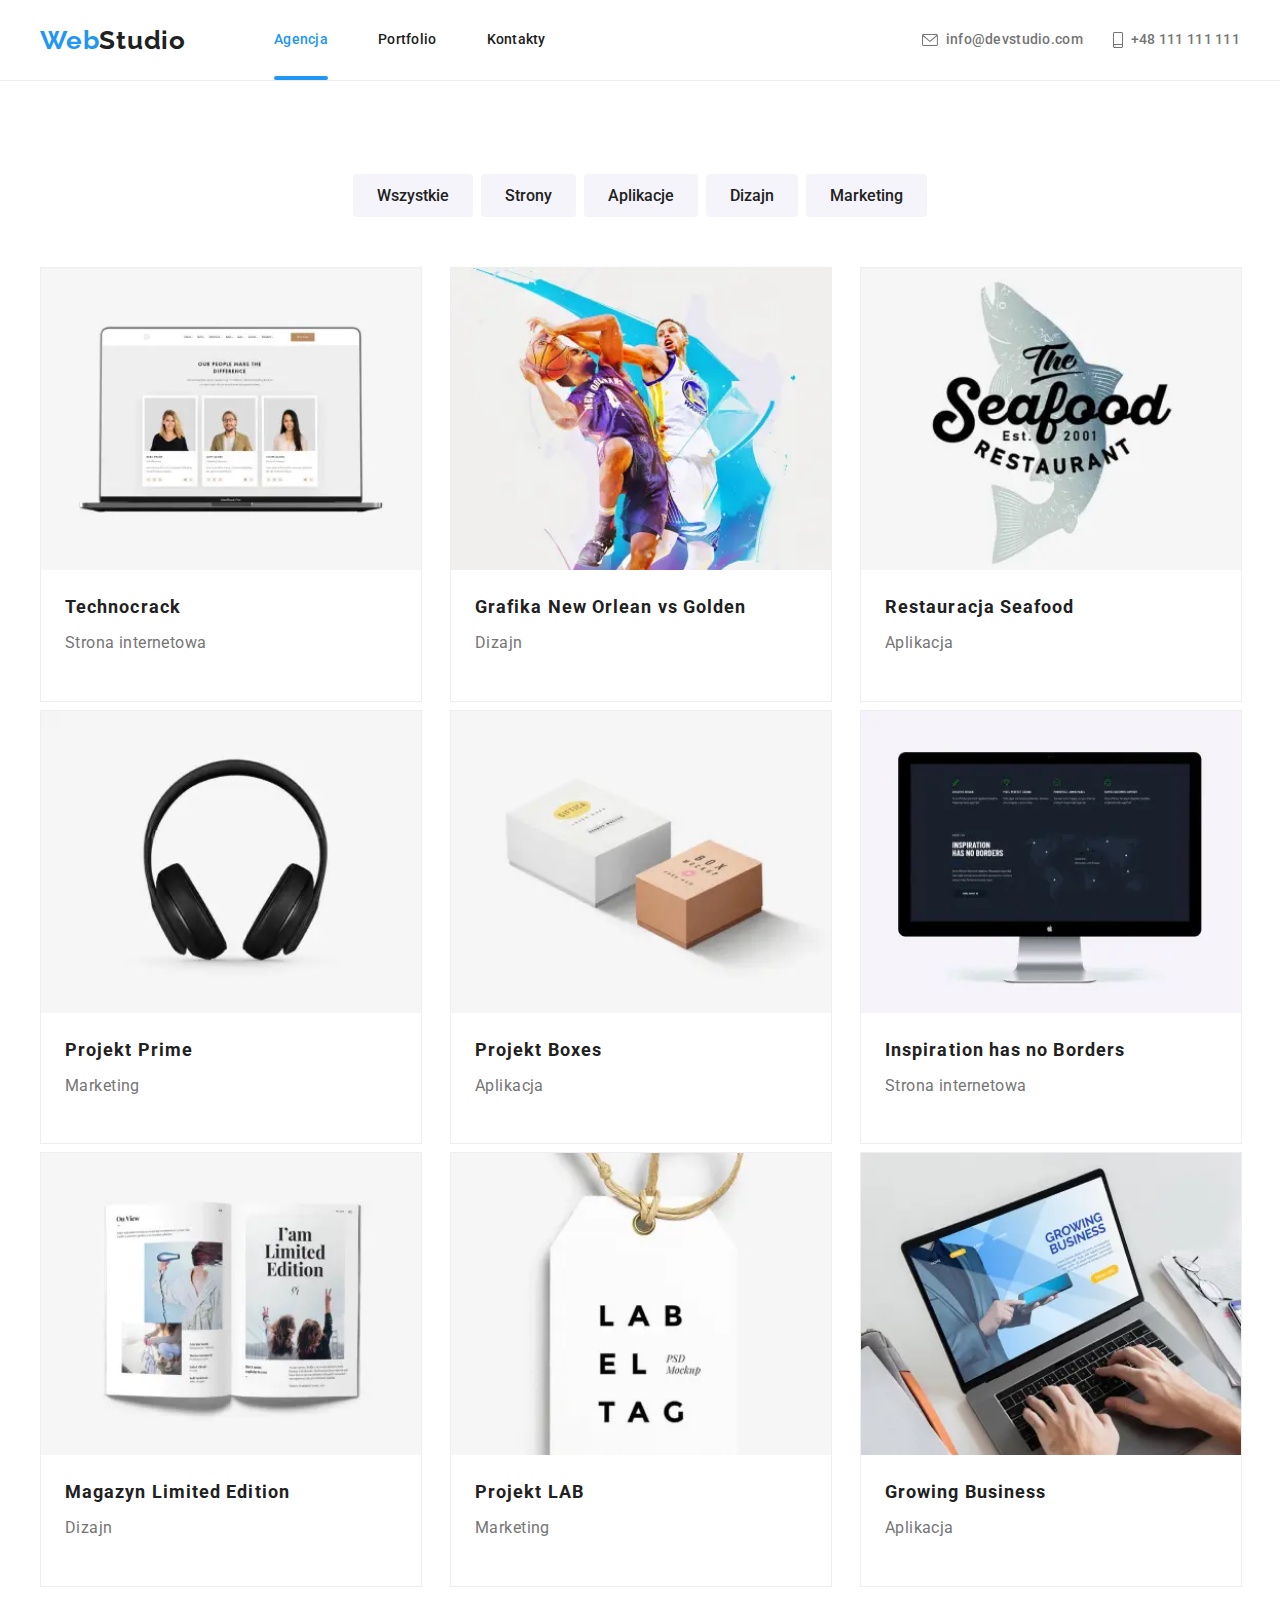
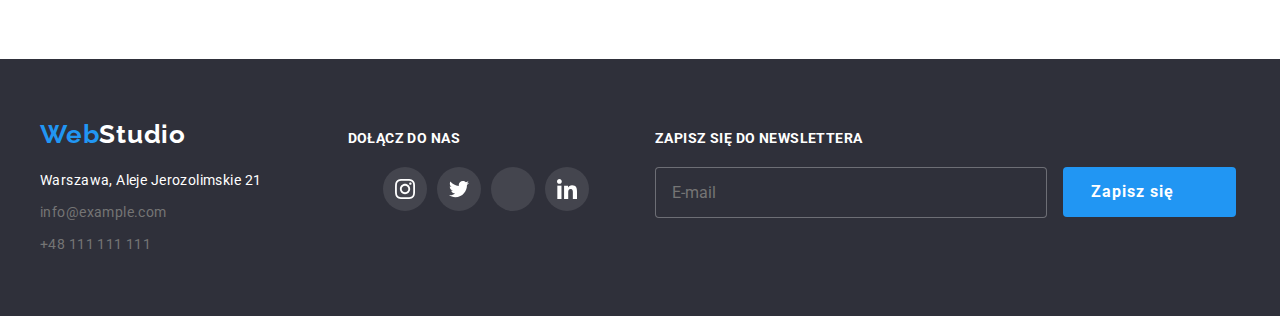
==== commit fe51e9e5: "seba" ====
--- a/portfolio.html
+++ b/portfolio.html
@@ -48,7 +48,7 @@
               class="header-contacts__link mail__header-contacts"
             >
               <svg class="header-contacts__icon icon-mail__header">
-                <use class="mail" href="./images/icon.svg#icon-envelope"></use>
+                <use class="mail" href="./images/icon.svg#icon-koperta"></use>
               </svg>
               <span>info@devstudio.com</span></a
             >
@@ -57,7 +57,7 @@
               class="header-contacts__link tel__header-contacts"
             >
               <svg class="header-contacts__icon icon-tel__header">
-                <use href="./images/icon.svg#icon-smartphone"></use>
+                <use href="./images/icon.svg#icon-smartfon"></use>
               </svg>
               <span>+48 111 111 111</span></a
             >
@@ -830,26 +830,30 @@
             <li class="social-networks__item">
               <a class="social-networks__link" href="#">
                 <svg class="social-networks__icon" width="20" height="20">
-                  <use href="./images/icon.svg#icon-instagram"></use></svg
-              ></a>
+                  <use href="./images/icon.svg#icon-instagram"></use>
+                </svg>
+              </a>
             </li>
             <li class="social-networks__item">
               <a class="social-networks__link" href="#">
                 <svg class="social-networks__icon" width="20" height="20">
-                  <use href="./images/icon.svg#icon-twitter"></use></svg
-              ></a>
+                  <use href="./images/icon.svg#icon-Tweeter"></use>
+                </svg>
+              </a>
             </li>
             <li class="social-networks__item">
               <a class="social-networks__link" href="#">
                 <svg class="social-networks__icon" width="20" height="20">
-                  <use href="./images/icon.svg#icon-facebook"></use></svg
-              ></a>
+                  <use href="./images/icon.svg#icon-facebook"></use>
+                </svg>
+              </a>
             </li>
             <li class="social-networks__item">
               <a class="social-networks__link" href="#">
                 <svg class="social-networks__icon" width="20" height="20">
-                  <use href="./images/icon.svg#icon-linkedin"></use></svg
-              ></a>
+                  <use href="./images/icon.svg#icon-linkin"></use>
+                </svg>
+              </a>
             </li>
           </ul>
         </div>
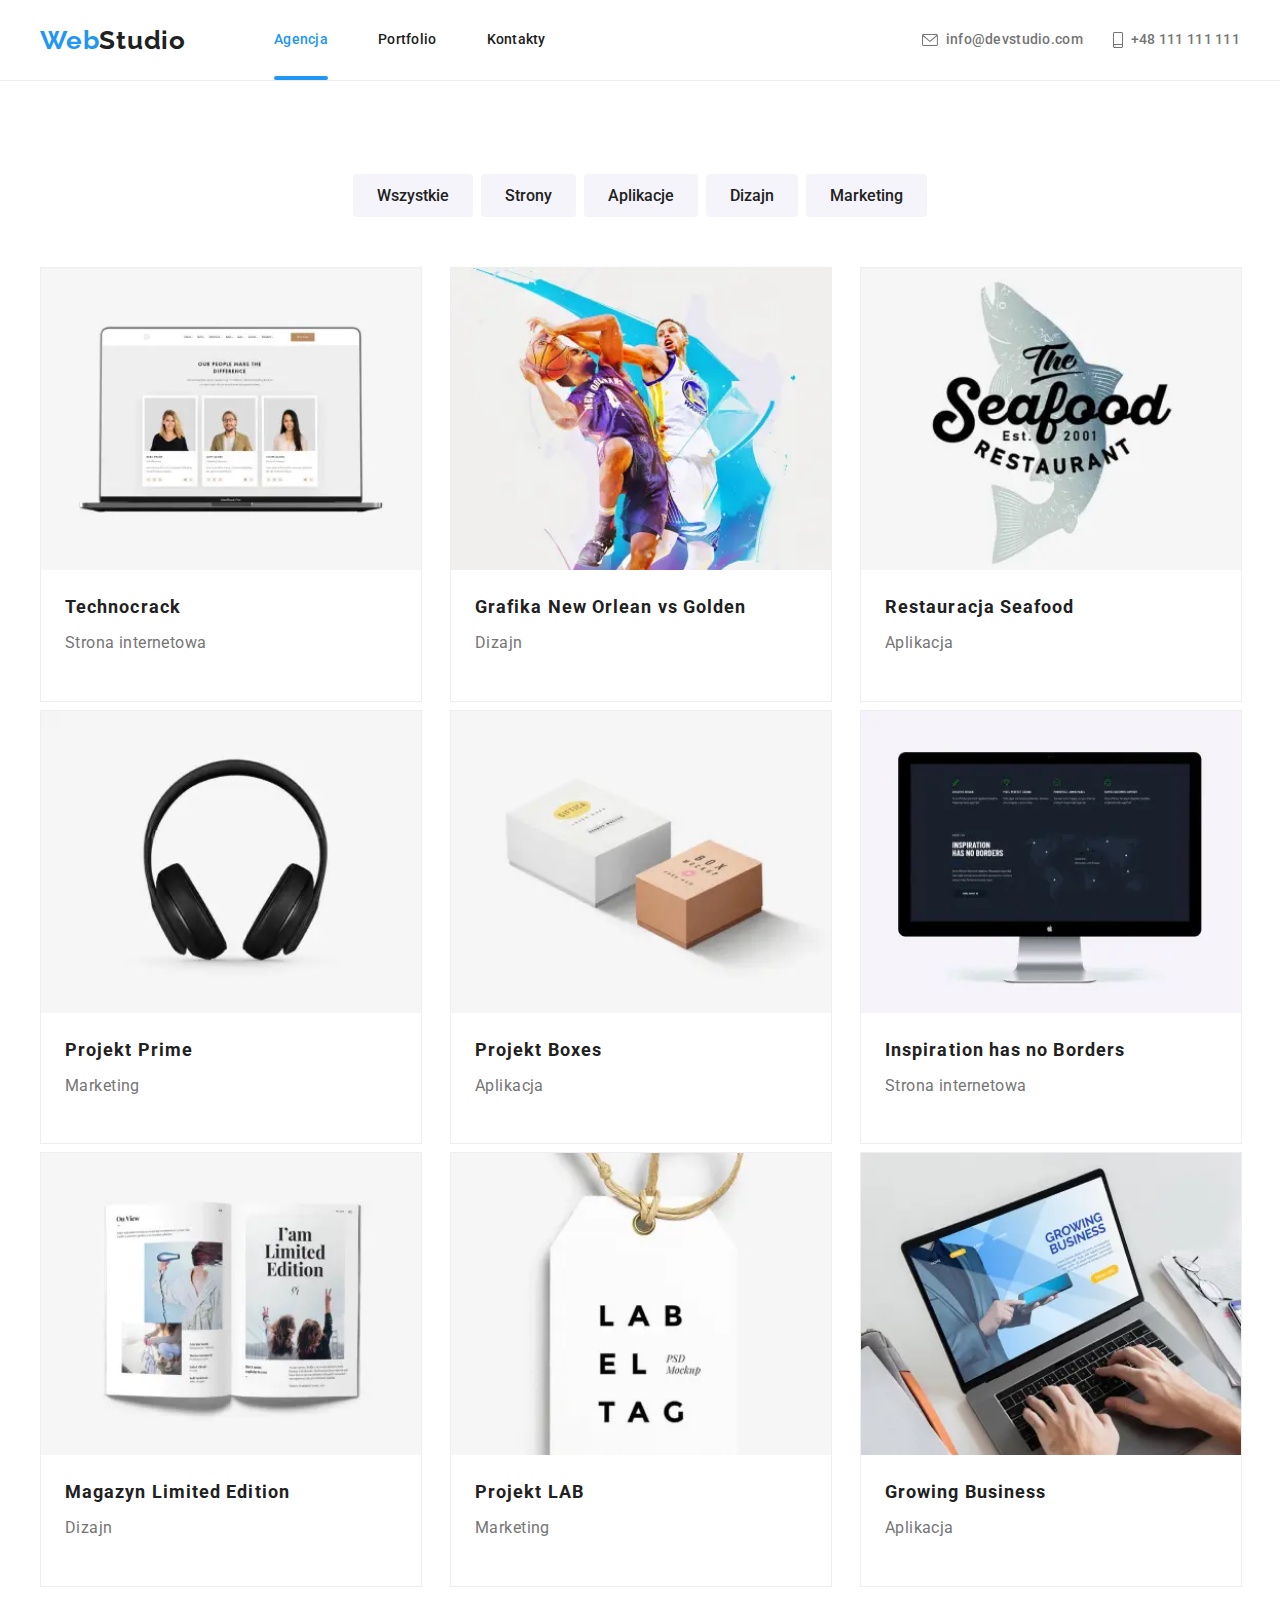
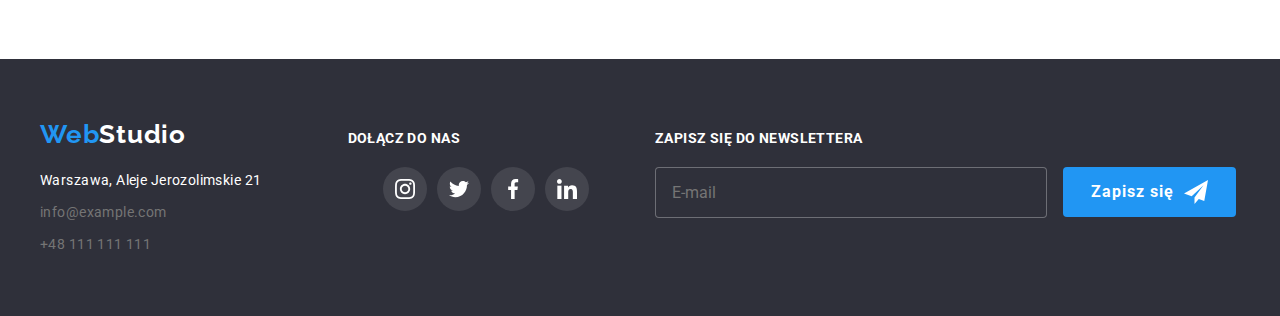
==== commit e0b98fb7: "seba" ====
--- a/portfolio.html
+++ b/portfolio.html
@@ -844,7 +844,7 @@
             <li class="social-networks__item">
               <a class="social-networks__link" href="#">
                 <svg class="social-networks__icon" width="20" height="20">
-                  <use href="./images/icon.svg#icon-facebook"></use>
+                  <use href="./images/icon.svg#icon-Facebook"></use>
                 </svg>
               </a>
             </li>
--- a/css/main.min.css
+++ b/css/main.min.css
@@ -1,4 +1,4 @@
-section1-list .section1-list__wrap,
+.section1-list .section1-list__wrap,
 .section2-type__title,
 .section4-list__link,
 .btn-menu,
